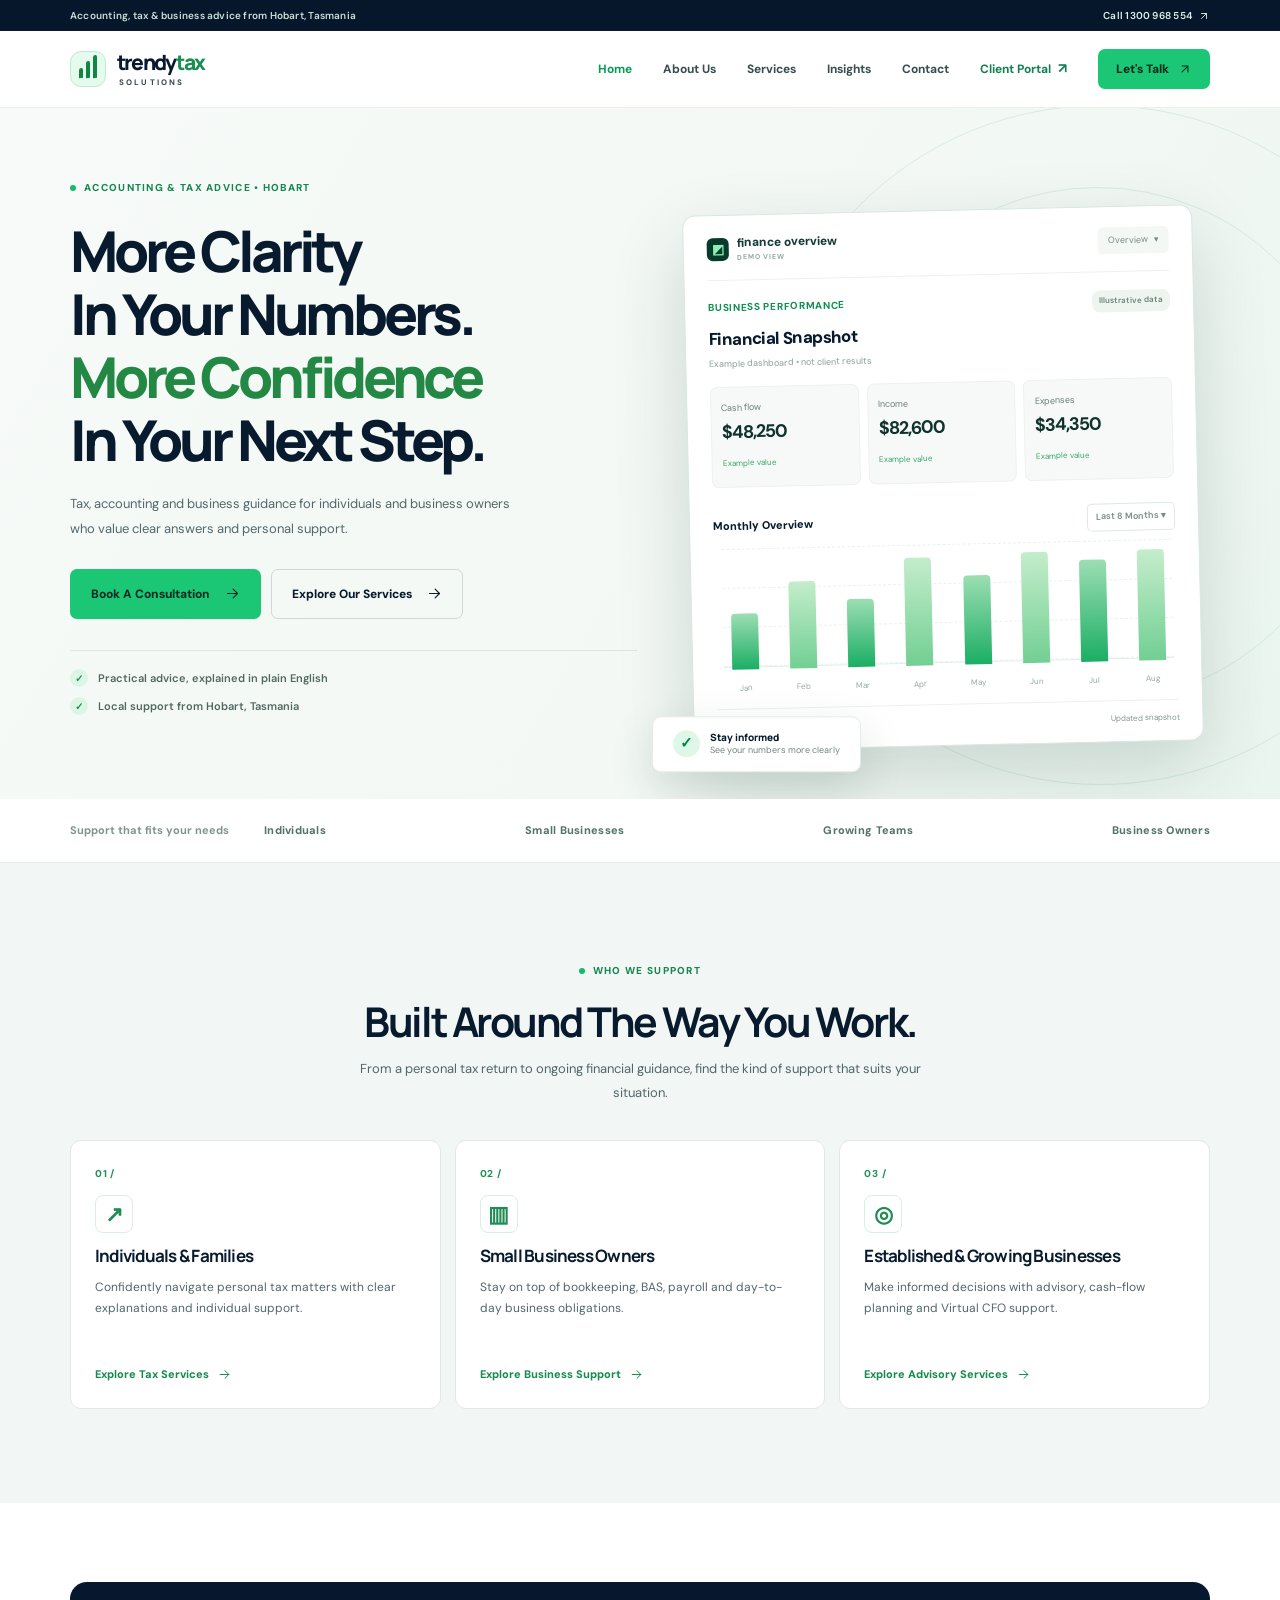
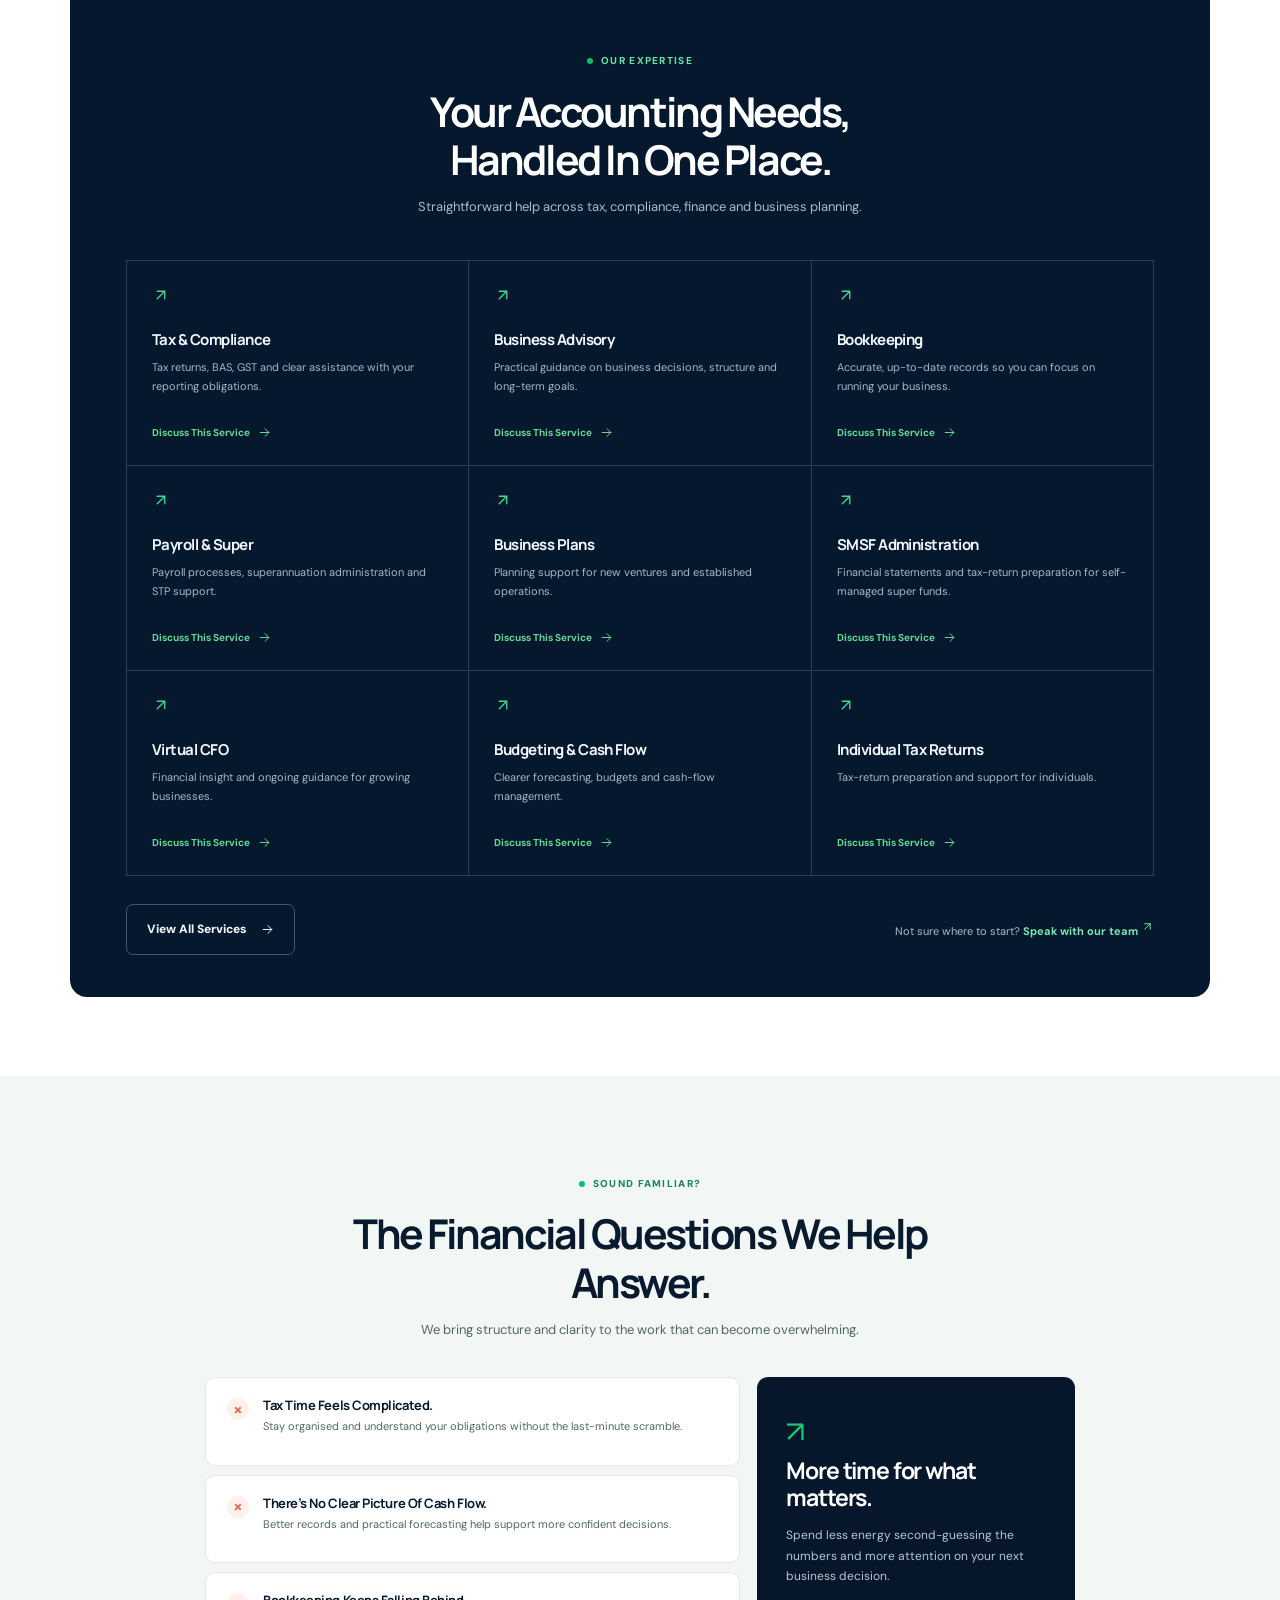
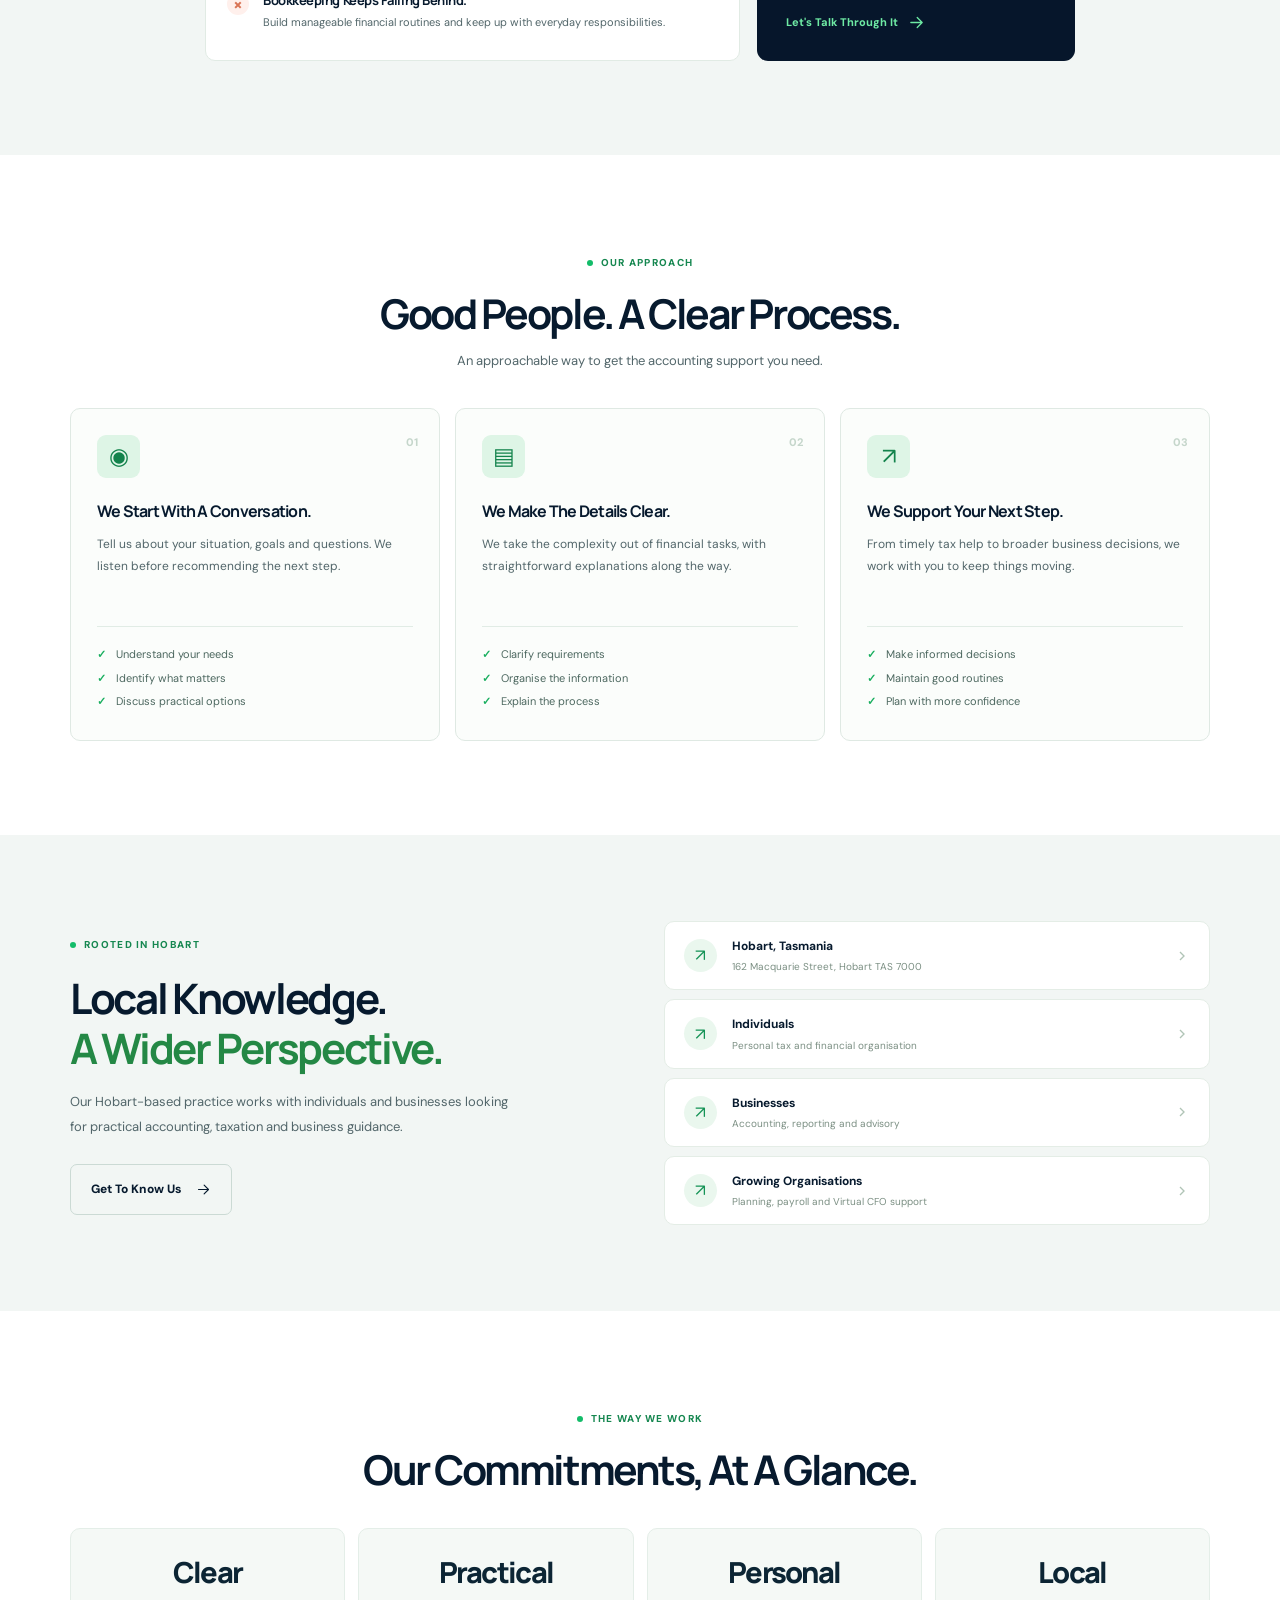
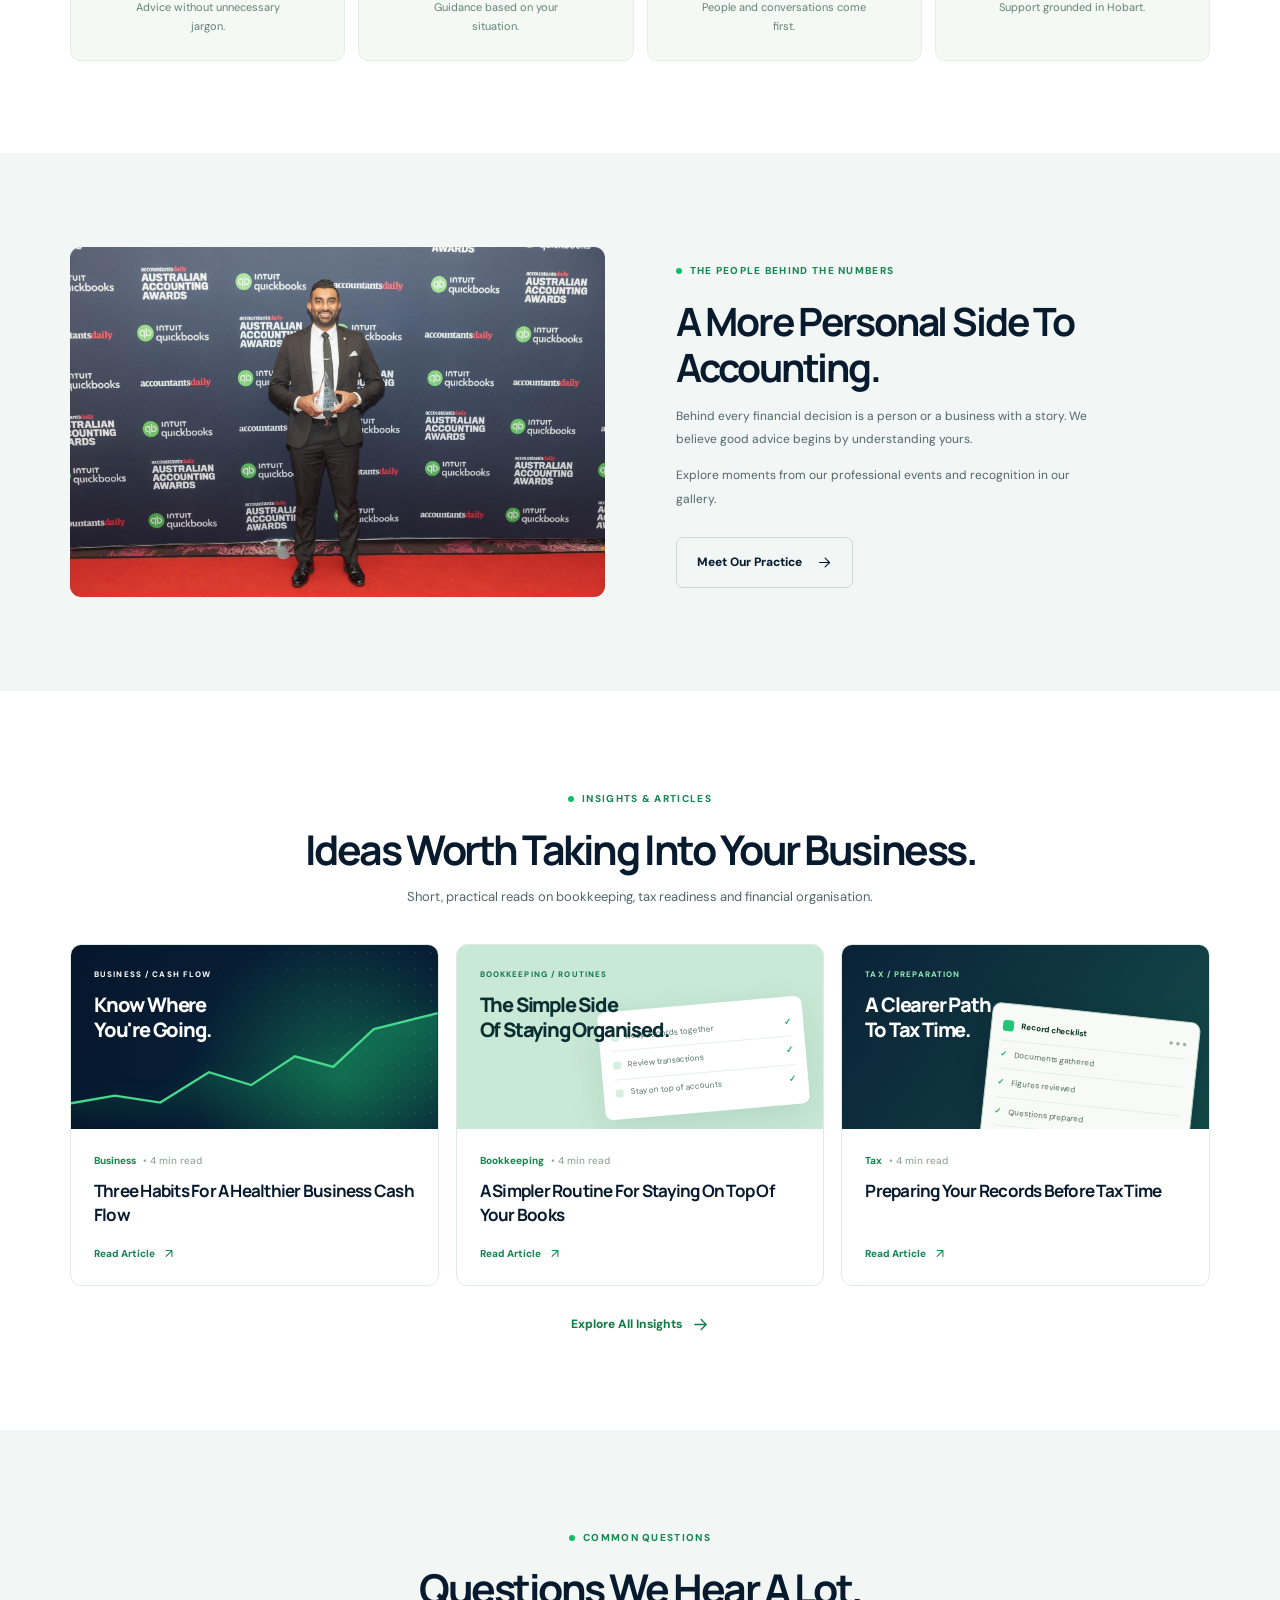
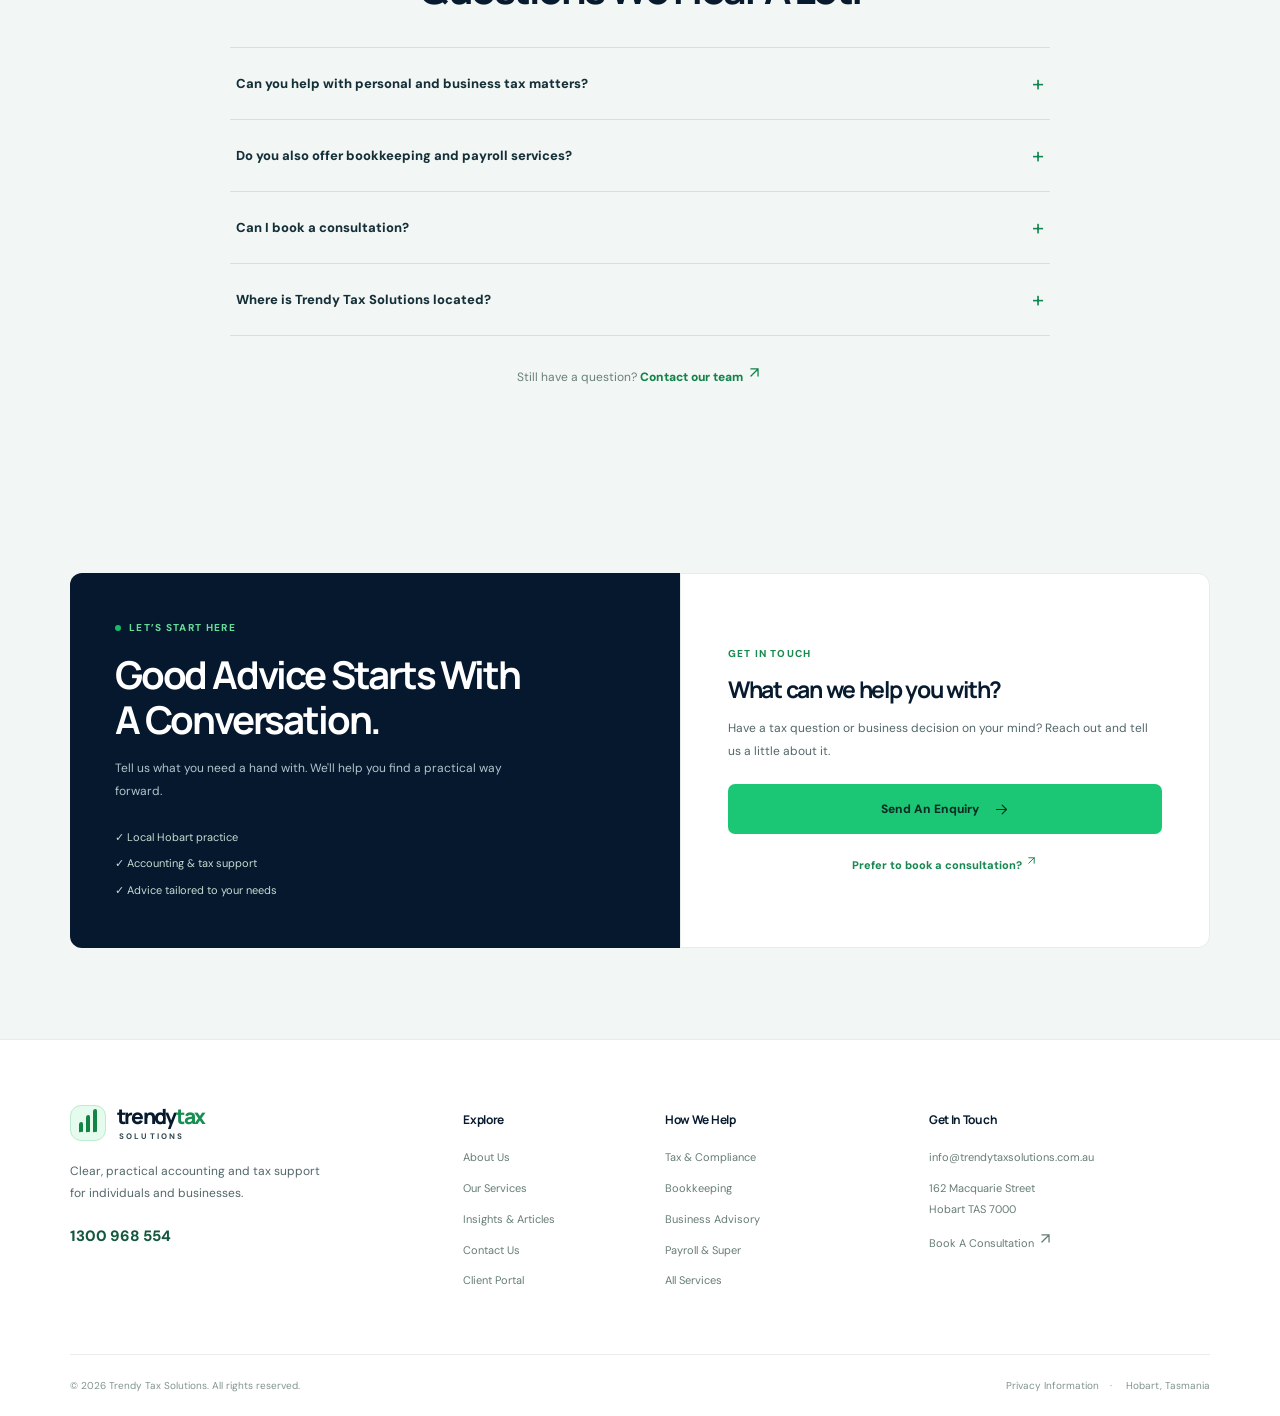
==== index.html @ 0d4fec49 "Add review-ready client portal concept A" ====
<!doctype html><html lang="en-AU"><head><meta charset="utf-8"><meta name="viewport" content="width=device-width, initial-scale=1"><meta name="theme-color" content="#f2f6f4"><meta name="description" content="Accounting, tax and business advisory support for individuals and businesses in Hobart, Tasmania."><meta property="og:type" content="website"><meta property="og:title" content="Trendy Tax Solutions | Hobart Accounting &amp; Tax Advice"><meta property="og:description" content="Accounting, tax and business advisory support for individuals and businesses in Hobart, Tasmania."><link rel="icon" type="image/png" href="assets/img/brand-mark.png"><link rel="stylesheet" href="assets/css/style.css"><title>Trendy Tax Solutions | Hobart Accounting &amp; Tax Advice</title></head><body><a class="skip-link" href="#main">Skip to content</a><div class="utility-bar"><div class="wrap"><span>Accounting, tax &amp; business advice from Hobart, Tasmania</span><a href="tel:1300968554">Call 1300 968 554 <svg aria-hidden="true" viewBox="0 0 24 24" width="17" height="17" fill="none" stroke="currentColor" stroke-width="1.8" stroke-linecap="round"><path d="M7 17 17 7M7 7h10v10"/></svg></a></div></div><header class="site-header" id="site-header"><div class="wrap nav-wrap"><a class="wordmark" href="index.html" aria-label="Trendy Tax Solutions home"><span class="wordmark-symbol" aria-hidden="true"><span></span><span></span><span></span></span><span class="wordmark-name">trendy<span>tax</span><small>SOLUTIONS</small></span></a><button class="menu-button" type="button" aria-label="Open navigation" aria-expanded="false" aria-controls="main-navigation"><span></span><span></span><span></span></button><nav id="main-navigation" class="main-navigation" aria-label="Primary navigation"><a class="current" href="index.html">Home</a><a class="" href="about.html">About Us</a><a class="" href="services.html">Services</a><a class="" href="insights.html">Insights</a><a class="" href="contact.html">Contact</a><a class="portal-nav-link" href="client-login.html">Client Portal <span aria-hidden="true">↗</span></a><a class="header-contact" href="contact.html">Let's Talk <svg aria-hidden="true" viewBox="0 0 24 24" width="17" height="17" fill="none" stroke="currentColor" stroke-width="1.8" stroke-linecap="round"><path d="M7 17 17 7M7 7h10v10"/></svg></a></nav></div></header><main id="main"><section class="hero"><div class="wrap hero-grid"><div class="hero-copy"><span class="kicker"><span class="dot"></span>ACCOUNTING & TAX ADVICE • HOBART</span><h1>More Clarity<br>In Your Numbers.<br><span>More Confidence</span><br>In Your Next Step.</h1><p>Tax, accounting and business guidance for individuals and business owners who value clear answers and personal support.</p><div class="hero-buttons"><a class="btn btn-green" href="https://www.trendytaxsolutions.com.au/book-online" target="_blank" rel="noopener noreferrer">Book A Consultation<svg aria-hidden="true" viewBox="0 0 24 24" width="17" height="17" fill="none" stroke="currentColor" stroke-width="1.8" stroke-linecap="round" stroke-linejoin="round"><path d="M4 12h16m-7-7 7 7-7 7"/></svg></a><a class="btn btn-outline" href="services.html">Explore Our Services<svg aria-hidden="true" viewBox="0 0 24 24" width="17" height="17" fill="none" stroke="currentColor" stroke-width="1.8" stroke-linecap="round" stroke-linejoin="round"><path d="M4 12h16m-7-7 7 7-7 7"/></svg></a></div><div class="hero-detail"><div class="hero-detail-line"><span class="mini-mark">✓</span><span>Practical advice, explained in plain English</span></div><div class="hero-detail-line"><span class="mini-mark">✓</span><span>Local support from Hobart, Tasmania</span></div></div></div><div class="hero-graphic"><div class="orbital orbital-one"></div><div class="orbital orbital-two"></div><div class="chart-offset"><div class="dashboard" aria-label="Illustrative sample financial dashboard"><div class="dash-top"><div class="dash-brand"><span class="dash-square">◩</span><span>finance overview <small>DEMO VIEW</small></span></div><span class="dash-menu">Overview &nbsp; ▾</span></div><div class="dash-label">Business Performance <span class="demo-chip">Illustrative data</span></div><div class="dash-period">Financial Snapshot <small>Example dashboard • not client results</small></div><div class="dash-metrics"><div><span>Cash flow</span><strong>$48,250</strong><small>Example value</small></div><div><span>Income</span><strong>$82,600</strong><small>Example value</small></div><div><span>Expenses</span><strong>$34,350</strong><small>Example value</small></div></div><div class="dash-graph-top"><span>Monthly Overview</span><span class="dash-pill">Last 8 Months ▾</span></div><div class="graph-area"><div class="graph-grid"><i></i><i></i><i></i><i></i></div><div class="bars"><div><b style="--h:37%"></b><em>Jan</em></div><div><b style="--h:58%"></b><em>Feb</em></div><div><b style="--h:45%"></b><em>Mar</em></div><div><b style="--h:72%"></b><em>Apr</em></div><div><b style="--h:59%"></b><em>May</em></div><div><b style="--h:83%"></b><em>Jun</em></div><div><b style="--h:68%"></b><em>Jul</em></div><div><b style="--h:91%"></b><em>Aug</em></div></div></div><div class="dash-end"><span><i></i> Example monthly activity</span><span>Updated snapshot</span></div></div><div class="floating-chip"><span class="floating-check">✓</span><div><strong>Stay informed</strong><small>See your numbers more clearly</small></div></div></div></div></div></section>
<section class="coverage-strip"><div class="wrap"><div class="coverage-intro">Support that fits your needs</div><div class="coverage-list"><span>Individuals</span><span>Small Businesses</span><span>Growing Teams</span><span>Business Owners</span></div></div></section>
<section class="audiences-section section-pad"><div class="wrap"><div class="section-heading center"><span class="kicker"><span class="dot"></span>WHO WE SUPPORT</span><h2>Built Around The Way You Work.</h2><p>From a personal tax return to ongoing financial guidance, find the kind of support that suits your situation.</p></div><div class="audience-grid"><a href="services.html" class="audience-card"><span class="number-dot">01 /</span><div class="audience-icon">↗</div><h3>Individuals &amp; Families</h3><p>Confidently navigate personal tax matters with clear explanations and individual support.</p><span class="audience-more">Explore Tax Services <svg aria-hidden="true" viewBox="0 0 24 24" width="17" height="17" fill="none" stroke="currentColor" stroke-width="1.8" stroke-linecap="round" stroke-linejoin="round"><path d="M4 12h16m-7-7 7 7-7 7"/></svg></span></a><a href="services.html" class="audience-card"><span class="number-dot">02 /</span><div class="audience-icon">▥</div><h3>Small Business Owners</h3><p>Stay on top of bookkeeping, BAS, payroll and day-to-day business obligations.</p><span class="audience-more">Explore Business Support <svg aria-hidden="true" viewBox="0 0 24 24" width="17" height="17" fill="none" stroke="currentColor" stroke-width="1.8" stroke-linecap="round" stroke-linejoin="round"><path d="M4 12h16m-7-7 7 7-7 7"/></svg></span></a><a href="services.html" class="audience-card"><span class="number-dot">03 /</span><div class="audience-icon">◎</div><h3>Established &amp; Growing Businesses</h3><p>Make informed decisions with advisory, cash-flow planning and Virtual CFO support.</p><span class="audience-more">Explore Advisory Services <svg aria-hidden="true" viewBox="0 0 24 24" width="17" height="17" fill="none" stroke="currentColor" stroke-width="1.8" stroke-linecap="round" stroke-linejoin="round"><path d="M4 12h16m-7-7 7 7-7 7"/></svg></span></a></div></div></section>
<section class="services-section" id="our-services"><div class="wrap dark-panel"><div class="section-heading center"><span class="kicker"><span class="dot"></span>OUR EXPERTISE</span><h2>Your Accounting Needs,<br>Handled In One Place.</h2><p>Straightforward help across tax, compliance, finance and business planning.</p></div><div class="service-grid"><a class="service-tile" href="contact.html?service=0"><span class="tile-icon" aria-hidden="true"><svg aria-hidden="true" viewBox="0 0 24 24" width="17" height="17" fill="none" stroke="currentColor" stroke-width="1.8" stroke-linecap="round"><path d="M7 17 17 7M7 7h10v10"/></svg></span><h3>Tax & Compliance</h3><p>Tax returns, BAS, GST and clear assistance with your reporting obligations.</p><span class="tile-link">Discuss This Service <svg aria-hidden="true" viewBox="0 0 24 24" width="17" height="17" fill="none" stroke="currentColor" stroke-width="1.8" stroke-linecap="round" stroke-linejoin="round"><path d="M4 12h16m-7-7 7 7-7 7"/></svg></span></a><a class="service-tile" href="contact.html?service=1"><span class="tile-icon" aria-hidden="true"><svg aria-hidden="true" viewBox="0 0 24 24" width="17" height="17" fill="none" stroke="currentColor" stroke-width="1.8" stroke-linecap="round"><path d="M7 17 17 7M7 7h10v10"/></svg></span><h3>Business Advisory</h3><p>Practical guidance on business decisions, structure and long-term goals.</p><span class="tile-link">Discuss This Service <svg aria-hidden="true" viewBox="0 0 24 24" width="17" height="17" fill="none" stroke="currentColor" stroke-width="1.8" stroke-linecap="round" stroke-linejoin="round"><path d="M4 12h16m-7-7 7 7-7 7"/></svg></span></a><a class="service-tile" href="contact.html?service=2"><span class="tile-icon" aria-hidden="true"><svg aria-hidden="true" viewBox="0 0 24 24" width="17" height="17" fill="none" stroke="currentColor" stroke-width="1.8" stroke-linecap="round"><path d="M7 17 17 7M7 7h10v10"/></svg></span><h3>Bookkeeping</h3><p>Accurate, up-to-date records so you can focus on running your business.</p><span class="tile-link">Discuss This Service <svg aria-hidden="true" viewBox="0 0 24 24" width="17" height="17" fill="none" stroke="currentColor" stroke-width="1.8" stroke-linecap="round" stroke-linejoin="round"><path d="M4 12h16m-7-7 7 7-7 7"/></svg></span></a><a class="service-tile" href="contact.html?service=3"><span class="tile-icon" aria-hidden="true"><svg aria-hidden="true" viewBox="0 0 24 24" width="17" height="17" fill="none" stroke="currentColor" stroke-width="1.8" stroke-linecap="round"><path d="M7 17 17 7M7 7h10v10"/></svg></span><h3>Payroll & Super</h3><p>Payroll processes, superannuation administration and STP support.</p><span class="tile-link">Discuss This Service <svg aria-hidden="true" viewBox="0 0 24 24" width="17" height="17" fill="none" stroke="currentColor" stroke-width="1.8" stroke-linecap="round" stroke-linejoin="round"><path d="M4 12h16m-7-7 7 7-7 7"/></svg></span></a><a class="service-tile" href="contact.html?service=4"><span class="tile-icon" aria-hidden="true"><svg aria-hidden="true" viewBox="0 0 24 24" width="17" height="17" fill="none" stroke="currentColor" stroke-width="1.8" stroke-linecap="round"><path d="M7 17 17 7M7 7h10v10"/></svg></span><h3>Business Plans</h3><p>Planning support for new ventures and established operations.</p><span class="tile-link">Discuss This Service <svg aria-hidden="true" viewBox="0 0 24 24" width="17" height="17" fill="none" stroke="currentColor" stroke-width="1.8" stroke-linecap="round" stroke-linejoin="round"><path d="M4 12h16m-7-7 7 7-7 7"/></svg></span></a><a class="service-tile" href="contact.html?service=5"><span class="tile-icon" aria-hidden="true"><svg aria-hidden="true" viewBox="0 0 24 24" width="17" height="17" fill="none" stroke="currentColor" stroke-width="1.8" stroke-linecap="round"><path d="M7 17 17 7M7 7h10v10"/></svg></span><h3>SMSF Administration</h3><p>Financial statements and tax-return preparation for self-managed super funds.</p><span class="tile-link">Discuss This Service <svg aria-hidden="true" viewBox="0 0 24 24" width="17" height="17" fill="none" stroke="currentColor" stroke-width="1.8" stroke-linecap="round" stroke-linejoin="round"><path d="M4 12h16m-7-7 7 7-7 7"/></svg></span></a><a class="service-tile" href="contact.html?service=6"><span class="tile-icon" aria-hidden="true"><svg aria-hidden="true" viewBox="0 0 24 24" width="17" height="17" fill="none" stroke="currentColor" stroke-width="1.8" stroke-linecap="round"><path d="M7 17 17 7M7 7h10v10"/></svg></span><h3>Virtual CFO</h3><p>Financial insight and ongoing guidance for growing businesses.</p><span class="tile-link">Discuss This Service <svg aria-hidden="true" viewBox="0 0 24 24" width="17" height="17" fill="none" stroke="currentColor" stroke-width="1.8" stroke-linecap="round" stroke-linejoin="round"><path d="M4 12h16m-7-7 7 7-7 7"/></svg></span></a><a class="service-tile" href="contact.html?service=7"><span class="tile-icon" aria-hidden="true"><svg aria-hidden="true" viewBox="0 0 24 24" width="17" height="17" fill="none" stroke="currentColor" stroke-width="1.8" stroke-linecap="round"><path d="M7 17 17 7M7 7h10v10"/></svg></span><h3>Budgeting & Cash Flow</h3><p>Clearer forecasting, budgets and cash-flow management.</p><span class="tile-link">Discuss This Service <svg aria-hidden="true" viewBox="0 0 24 24" width="17" height="17" fill="none" stroke="currentColor" stroke-width="1.8" stroke-linecap="round" stroke-linejoin="round"><path d="M4 12h16m-7-7 7 7-7 7"/></svg></span></a><a class="service-tile" href="contact.html?service=8"><span class="tile-icon" aria-hidden="true"><svg aria-hidden="true" viewBox="0 0 24 24" width="17" height="17" fill="none" stroke="currentColor" stroke-width="1.8" stroke-linecap="round"><path d="M7 17 17 7M7 7h10v10"/></svg></span><h3>Individual Tax Returns</h3><p>Tax-return preparation and support for individuals.</p><span class="tile-link">Discuss This Service <svg aria-hidden="true" viewBox="0 0 24 24" width="17" height="17" fill="none" stroke="currentColor" stroke-width="1.8" stroke-linecap="round" stroke-linejoin="round"><path d="M4 12h16m-7-7 7 7-7 7"/></svg></span></a></div><div class="services-bottom"><a class="btn btn-outline-light" href="services.html">View All Services<svg aria-hidden="true" viewBox="0 0 24 24" width="17" height="17" fill="none" stroke="currentColor" stroke-width="1.8" stroke-linecap="round" stroke-linejoin="round"><path d="M4 12h16m-7-7 7 7-7 7"/></svg></a><span>Not sure where to start? <a href="contact.html">Speak with our team <svg aria-hidden="true" viewBox="0 0 24 24" width="17" height="17" fill="none" stroke="currentColor" stroke-width="1.8" stroke-linecap="round"><path d="M7 17 17 7M7 7h10v10"/></svg></a></span></div></div></section>
<section class="problems-section section-pad soft-section"><div class="wrap"><div class="section-heading center"><span class="kicker"><span class="dot"></span>SOUND FAMILIAR?</span><h2>The Financial Questions We Help Answer.</h2><p>We bring structure and clarity to the work that can become overwhelming.</p></div><div class="problems-grid"><div class="problem-list"><div class="problem"><span class="problem-cross">×</span><div><h3>Tax Time Feels Complicated.</h3><p>Stay organised and understand your obligations without the last-minute scramble.</p></div></div><div class="problem"><span class="problem-cross">×</span><div><h3>There’s No Clear Picture Of Cash Flow.</h3><p>Better records and practical forecasting help support more confident decisions.</p></div></div><div class="problem"><span class="problem-cross">×</span><div><h3>Bookkeeping Keeps Falling Behind.</h3><p>Build manageable financial routines and keep up with everyday responsibilities.</p></div></div></div><aside class="problem-aside"><span class="aside-symbol">↗</span><h3>More time for what matters.</h3><p>Spend less energy second-guessing the numbers and more attention on your next business decision.</p><a href="contact.html">Let's Talk Through It <svg aria-hidden="true" viewBox="0 0 24 24" width="17" height="17" fill="none" stroke="currentColor" stroke-width="1.8" stroke-linecap="round" stroke-linejoin="round"><path d="M4 12h16m-7-7 7 7-7 7"/></svg></a></aside></div></div></section>
<section class="process-section section-pad"><div class="wrap"><div class="section-heading center"><span class="kicker"><span class="dot"></span>OUR APPROACH</span><h2>Good People. A Clear Process.</h2><p>An approachable way to get the accounting support you need.</p></div><div class="process-grid"><div class="process-card"><span class="process-index">01</span><div class="process-icon">◉</div><h3>We Start With A Conversation.</h3><p>Tell us about your situation, goals and questions. We listen before recommending the next step.</p><ul><li>Understand your needs</li><li>Identify what matters</li><li>Discuss practical options</li></ul></div><div class="process-card"><span class="process-index">02</span><div class="process-icon">▤</div><h3>We Make The Details Clear.</h3><p>We take the complexity out of financial tasks, with straightforward explanations along the way.</p><ul><li>Clarify requirements</li><li>Organise the information</li><li>Explain the process</li></ul></div><div class="process-card"><span class="process-index">03</span><div class="process-icon">↗</div><h3>We Support Your Next Step.</h3><p>From timely tax help to broader business decisions, we work with you to keep things moving.</p><ul><li>Make informed decisions</li><li>Maintain good routines</li><li>Plan with more confidence</li></ul></div></div></div></section>
<section class="local-section soft-section"><div class="wrap local-grid"><div><span class="kicker"><span class="dot"></span>ROOTED IN HOBART</span><h2>Local Knowledge.<br><span>A Wider Perspective.</span></h2><p>Our Hobart-based practice works with individuals and businesses looking for practical accounting, taxation and business guidance.</p><a class="btn btn-outline" href="about.html">Get To Know Us<svg aria-hidden="true" viewBox="0 0 24 24" width="17" height="17" fill="none" stroke="currentColor" stroke-width="1.8" stroke-linecap="round" stroke-linejoin="round"><path d="M4 12h16m-7-7 7 7-7 7"/></svg></a></div><div class="local-places"><div><span class="location-pin">↗</span><span><strong>Hobart, Tasmania</strong><small>162 Macquarie Street, Hobart TAS 7000</small></span><svg aria-hidden="true" width="16" height="16" viewBox="0 0 24 24" fill="none" stroke="currentColor" stroke-width="2"><path d="m9 18 6-6-6-6"/></svg></div><div><span class="location-pin">↗</span><span><strong>Individuals</strong><small>Personal tax and financial organisation</small></span><svg aria-hidden="true" width="16" height="16" viewBox="0 0 24 24" fill="none" stroke="currentColor" stroke-width="2"><path d="m9 18 6-6-6-6"/></svg></div><div><span class="location-pin">↗</span><span><strong>Businesses</strong><small>Accounting, reporting and advisory</small></span><svg aria-hidden="true" width="16" height="16" viewBox="0 0 24 24" fill="none" stroke="currentColor" stroke-width="2"><path d="m9 18 6-6-6-6"/></svg></div><div><span class="location-pin">↗</span><span><strong>Growing Organisations</strong><small>Planning, payroll and Virtual CFO support</small></span><svg aria-hidden="true" width="16" height="16" viewBox="0 0 24 24" fill="none" stroke="currentColor" stroke-width="2"><path d="m9 18 6-6-6-6"/></svg></div></div></div></section>
<section class="principles-section section-pad"><div class="wrap"><div class="section-heading center"><span class="kicker"><span class="dot"></span>THE WAY WE WORK</span><h2>Our Commitments, At A Glance.</h2></div><div class="principles-grid"><div><strong>Clear</strong><span>Advice without unnecessary jargon.</span></div><div><strong>Practical</strong><span>Guidance based on your situation.</span></div><div><strong>Personal</strong><span>People and conversations come first.</span></div><div><strong>Local</strong><span>Support grounded in Hobart.</span></div></div></div></section>
<section class="team-teaser soft-section section-pad"><div class="wrap team-teaser-grid"><div class="team-teaser-image"><img src="assets/img/about-gallery/australian-accounting-awards.jpg" alt="Trendy Tax Solutions representative photographed at the Australian Accounting Awards" class="" loading="lazy" decoding="async"></div><div><span class="kicker"><span class="dot"></span>THE PEOPLE BEHIND THE NUMBERS</span><h2>A More Personal Side To Accounting.</h2><p>Behind every financial decision is a person or a business with a story. We believe good advice begins by understanding yours.</p><p>Explore moments from our professional events and recognition in our gallery.</p><a class="btn btn-outline" href="about.html">Meet Our Practice<svg aria-hidden="true" viewBox="0 0 24 24" width="17" height="17" fill="none" stroke="currentColor" stroke-width="1.8" stroke-linecap="round" stroke-linejoin="round"><path d="M4 12h16m-7-7 7 7-7 7"/></svg></a></div></div></section>
<section class="resources-section section-pad"><div class="wrap"><div class="section-heading center"><span class="kicker"><span class="dot"></span>INSIGHTS & ARTICLES</span><h2>Ideas Worth Taking Into Your Business.</h2><p>Short, practical reads on bookkeeping, tax readiness and financial organisation.</p></div><div class="resource-grid"><a class="article-card" href="insights/cash-flow.html"><div class="article-img"><div class="editorial-art art-cash"><div class="editorial-art-grain"></div><span class="art-small">BUSINESS / CASH FLOW</span><strong>Know Where<br>You're Going.</strong><svg viewBox="0 0 460 170" aria-hidden="true" preserveAspectRatio="none"><defs><linearGradient id="rise" x1="0" y1="1" x2="0" y2="0"><stop offset="0" stop-color="#18b75c" stop-opacity="0"/><stop offset="1" stop-color="#21da83" stop-opacity=".3"/></linearGradient></defs><path d="M0 158 L0 135 55 125 112 134 173 94 226 111 281 73 329 87 380 37 460 16 460 170 0 170z" fill="url(#rise)"/><path d="M0 135 55 125 112 134 173 94 226 111 281 73 329 87 380 37 460 16" fill="none" stroke="#48d78d" stroke-width="3"/></svg></div></div><div class="article-content-card"><span class="article-category">Business <span>• 4 min read</span></span><h3>Three Habits For A Healthier Business Cash Flow</h3><span class="article-more">Read Article <svg aria-hidden="true" viewBox="0 0 24 24" width="17" height="17" fill="none" stroke="currentColor" stroke-width="1.8" stroke-linecap="round"><path d="M7 17 17 7M7 7h10v10"/></svg></span></div></a><a class="article-card" href="insights/bookkeeping.html"><div class="article-img"><div class="editorial-art art-books"><span class="art-small">BOOKKEEPING / ROUTINES</span><strong>The Simple Side<br>Of Staying Organised.</strong><div class="art-ledger"><div><i></i><span>Keep records together</span><b>✓</b></div><div><i></i><span>Review transactions</span><b>✓</b></div><div><i></i><span>Stay on top of accounts</span><b>✓</b></div></div></div></div><div class="article-content-card"><span class="article-category">Bookkeeping <span>• 4 min read</span></span><h3>A Simpler Routine For Staying On Top Of Your Books</h3><span class="article-more">Read Article <svg aria-hidden="true" viewBox="0 0 24 24" width="17" height="17" fill="none" stroke="currentColor" stroke-width="1.8" stroke-linecap="round"><path d="M7 17 17 7M7 7h10v10"/></svg></span></div></a><a class="article-card" href="insights/tax-readiness.html"><div class="article-img"><div class="editorial-art art-tax"><span class="art-small">TAX / PREPARATION</span><strong>A Clearer Path<br>To Tax Time.</strong><div class="art-tax-sheet"><div class="sheet-head"><i></i><span>Record checklist</span><b>● ● ●</b></div><div><em>✓</em><span>Documents gathered</span></div><div><em>✓</em><span>Figures reviewed</span></div><div><em>✓</em><span>Questions prepared</span></div></div></div></div><div class="article-content-card"><span class="article-category">Tax <span>• 4 min read</span></span><h3>Preparing Your Records Before Tax Time</h3><span class="article-more">Read Article <svg aria-hidden="true" viewBox="0 0 24 24" width="17" height="17" fill="none" stroke="currentColor" stroke-width="1.8" stroke-linecap="round"><path d="M7 17 17 7M7 7h10v10"/></svg></span></div></a></div><div class="section-foot-link"><a href="insights.html">Explore All Insights <svg aria-hidden="true" viewBox="0 0 24 24" width="17" height="17" fill="none" stroke="currentColor" stroke-width="1.8" stroke-linecap="round" stroke-linejoin="round"><path d="M4 12h16m-7-7 7 7-7 7"/></svg></a></div></div></section>
<section class="faq-section soft-section section-pad"><div class="wrap narrow"><div class="section-heading center"><span class="kicker"><span class="dot"></span>COMMON QUESTIONS</span><h2>Questions We Hear A Lot.</h2></div><div class="faq-list"><div class="faq-item"><button type="button" aria-expanded="false" aria-controls="home-faq-1">Can you help with personal and business tax matters?<span>+</span></button><div class="faq-answer" id="home-faq-1">Yes. Our services include individual tax returns, tax compliance and a range of business accounting support. Contact us to discuss your specific requirements.</div></div><div class="faq-item"><button type="button" aria-expanded="false" aria-controls="home-faq-2">Do you also offer bookkeeping and payroll services?<span>+</span></button><div class="faq-answer" id="home-faq-2">Our listed services include bookkeeping, payroll and superannuation support, along with reporting and advisory services.</div></div><div class="faq-item"><button type="button" aria-expanded="false" aria-controls="home-faq-3">Can I book a consultation?<span>+</span></button><div class="faq-answer" id="home-faq-3">You can use our Book A Consultation link or contact the Hobart practice directly by phone or email.</div></div><div class="faq-item"><button type="button" aria-expanded="false" aria-controls="home-faq-4">Where is Trendy Tax Solutions located?<span>+</span></button><div class="faq-answer" id="home-faq-4">Our address is 162 Macquarie Street, Hobart TAS 7000. Please confirm availability before visiting.</div></div></div><div class="faq-after">Still have a question? <a href="contact.html">Contact our team <svg aria-hidden="true" viewBox="0 0 24 24" width="17" height="17" fill="none" stroke="currentColor" stroke-width="1.8" stroke-linecap="round"><path d="M7 17 17 7M7 7h10v10"/></svg></a></div></div></section><section class="closing-section"><div class="wrap closing-grid"><div><span class="kicker"><span class="dot"></span>LET’S START HERE</span><h2>Good Advice Starts With<br>A Conversation.</h2><p>Tell us what you need a hand with. We'll help you find a practical way forward.</p><div class="closing-points"><span>✓ Local Hobart practice</span><span>✓ Accounting &amp; tax support</span><span>✓ Advice tailored to your needs</span></div></div><div class="closing-card"><span class="small-label">GET IN TOUCH</span><h3>What can we help you with?</h3><p>Have a tax question or business decision on your mind? Reach out and tell us a little about it.</p><a class="btn btn-primary" href="contact.html">Send An Enquiry<svg aria-hidden="true" viewBox="0 0 24 24" width="17" height="17" fill="none" stroke="currentColor" stroke-width="1.8" stroke-linecap="round" stroke-linejoin="round"><path d="M4 12h16m-7-7 7 7-7 7"/></svg></a><a href="https://www.trendytaxsolutions.com.au/book-online" target="_blank" rel="noopener noreferrer" class="plain-link">Prefer to book a consultation? <svg aria-hidden="true" viewBox="0 0 24 24" width="17" height="17" fill="none" stroke="currentColor" stroke-width="1.8" stroke-linecap="round"><path d="M7 17 17 7M7 7h10v10"/></svg></a></div></div></section></main><footer class="site-footer"><div class="wrap footer-columns"><div class="footer-brand"><a class="wordmark" href="index.html" aria-label="Trendy Tax Solutions home"><span class="wordmark-symbol" aria-hidden="true"><span></span><span></span><span></span></span><span class="wordmark-name">trendy<span>tax</span><small>SOLUTIONS</small></span></a><p>Clear, practical accounting and tax support for individuals and businesses.</p><a class="footer-phone" href="tel:1300968554">1300 968 554</a></div><div><h4>Explore</h4><a href="about.html">About Us</a><a href="services.html">Our Services</a><a href="insights.html">Insights &amp; Articles</a><a href="contact.html">Contact Us</a><a href="client-login.html">Client Portal</a></div><div><h4>How We Help</h4><a href="services.html">Tax &amp; Compliance</a><a href="services.html">Bookkeeping</a><a href="services.html">Business Advisory</a><a href="services.html">Payroll &amp; Super</a><a href="services.html">All Services</a></div><div><h4>Get In Touch</h4><a href="mailto:info@trendytaxsolutions.com.au">info@trendytaxsolutions.com.au</a><span>162 Macquarie Street<br>Hobart TAS 7000</span><a href="https://www.trendytaxsolutions.com.au/book-online" target="_blank" rel="noopener noreferrer">Book A Consultation <svg aria-hidden="true" viewBox="0 0 24 24" width="17" height="17" fill="none" stroke="currentColor" stroke-width="1.8" stroke-linecap="round"><path d="M7 17 17 7M7 7h10v10"/></svg></a></div></div><div class="wrap footer-bottom"><span>© <span data-year>2026</span> Trendy Tax Solutions. All rights reserved.</span><span><a href="privacy.html">Privacy Information</a><span class="footer-sep">·</span> Hobart, Tasmania</span></div></footer><script defer src="assets/js/main.js"></script></body></html>
---- assets/css/style.css ----
@import url('https://fonts.googleapis.com/css2?family=DM+Sans:wght@400;500;600;700;800&family=Manrope:wght@400;500;600;700;800&display=swap');
:root{--ink:#071a2e;--navy:#06162b;--navy2:#0d2637;--green:#1bc774;--green-dark:#13854e;--bg:#f2f6f4;--pale:#f7faf8;--white:#fff;--muted:#52666a;--line:#dce8e2;--shadow:0 24px 70px rgba(13,47,45,.12);--wrap:1140px}
*{box-sizing:border-box}html{scroll-behavior:smooth;scroll-padding-top:95px}body{margin:0;color:var(--ink);background:#fff;font:15px/1.7 'DM Sans',Arial,sans-serif;-webkit-font-smoothing:antialiased}body,button,input,select,textarea{font-family:'DM Sans',Arial,sans-serif}a{color:inherit;text-decoration:none}button{cursor:pointer}img{max-width:100%;display:block}button,input,textarea,select{font-size:inherit}button,textarea,input,select{font-family:inherit}h1,h2,h3,h4,p{margin-top:0}h1,h2,h3,h4{font-family:Manrope,'DM Sans',sans-serif;letter-spacing:-.055em;line-height:1.18}p{color:var(--muted)}button:focus-visible,a:focus-visible,input:focus-visible,select:focus-visible,textarea:focus-visible{outline:3px solid #30ce86;outline-offset:3px}.wrap{width:min(var(--wrap),calc(100% - 72px));margin:0 auto}.narrow{max-width:820px}.skip-link{position:absolute;top:-100px;left:12px;background:var(--green);color:var(--navy);z-index:1001;padding:12px}.skip-link:focus{top:12px}.utility-bar{background:var(--navy);height:31px;color:#c8e3d6;font-size:10px;font-weight:600;letter-spacing:.022em}.utility-bar .wrap{height:100%;display:flex;align-items:center;justify-content:space-between}.utility-bar a{color:#dbf5e8;display:inline-flex;align-items:center;gap:6px}.utility-bar svg{width:12px;height:12px}.site-header{height:77px;background:rgba(255,255,255,.98);position:sticky;top:0;z-index:100;border-bottom:1px solid #edf0ed}.site-header.scrolled{box-shadow:0 9px 26px rgba(8,32,28,.06)}.nav-wrap{height:100%;display:flex;align-items:center;justify-content:space-between;gap:30px}.wordmark{display:inline-flex;align-items:center;gap:11px;flex-shrink:0;line-height:1}.wordmark-symbol{height:36px;width:36px;border-radius:11px;background:#e4fbed;border:1px solid #bcebd0;display:flex;align-items:flex-end;justify-content:center;gap:3px;padding:8px}.wordmark-symbol span{background:#128545;width:6px;border-radius:2px 2px 0 0;display:block;transform:skewY(-9deg)}.wordmark-symbol span:nth-child(1){height:10px}.wordmark-symbol span:nth-child(2){height:17px}.wordmark-symbol span:nth-child(3){height:23px}.wordmark-name{display:block;font:800 21px/1 'Manrope',sans-serif;letter-spacing:-.085em}.wordmark-name>span{color:#188f52}.wordmark-name small{display:block;font:800 8px/1 'DM Sans',sans-serif;letter-spacing:.27em;margin:5px 0 0 2px;color:#354b52}.main-navigation{display:flex;align-items:center;gap:31px}.main-navigation>a:not(.header-contact){font-size:12px;font-weight:700;color:#384d50;transition:color .2s}.main-navigation>a.current,.main-navigation>a:hover{color:#0a9a58}.header-contact{display:flex;align-items:center;gap:9px;background:var(--green);color:#092a20;border-radius:7px;font-size:12px;font-weight:800;padding:12px 18px;line-height:1.4;transition:background .2s,transform .2s}.header-contact:hover{background:#48d995;transform:translateY(-1px)}.header-contact svg{width:14px;height:14px}.menu-button{display:none;border:0;background:transparent;padding:8px;flex-direction:column;gap:5px}.menu-button span{display:block;width:24px;height:2px;background:#102632}
.kicker{display:inline-flex;align-items:center;gap:8px;font-size:10px;font-weight:800;letter-spacing:.13em;text-transform:uppercase;color:#168750;line-height:1.4}.kicker .dot{height:6px;width:6px;border-radius:50%;background:#13bc69;flex:none}.btn{border:1px solid transparent;display:inline-flex;align-items:center;justify-content:center;gap:15px;padding:14px 20px;min-height:48px;border-radius:7px;font-size:12px;font-weight:800;white-space:nowrap;transition:transform .18s,background .18s,border-color .18s}.btn:hover{transform:translateY(-2px)}.btn svg{width:15px}.btn-green,.btn-primary{background:var(--green);color:#0b2b24}.btn-green:hover,.btn-primary:hover{background:#4bd995}.btn-outline{background:transparent;color:var(--ink);border-color:#cbdad4}.btn-outline:hover{background:#e8f6ee;border-color:#8ccfab}.btn-outline-light{border:1px solid #425669;color:#f3fafa}.btn-outline-light:hover{background:#193849}.section-pad{padding:94px 0}.soft-section{background:var(--bg)}.section-heading{max-width:690px;margin-bottom:35px}.section-heading.center{text-align:center;margin-left:auto;margin-right:auto}.section-heading h2{font-size:clamp(30px,3.6vw,41px);line-height:1.18;letter-spacing:-.06em;margin:14px 0 12px}.section-heading p{max-width:570px;margin:0;font-size:13px;line-height:1.85}.section-heading.center p{margin:0 auto}
/* The reference layout: bright, typographic hero with a meticulously designed finance dashboard. */
.hero{background:linear-gradient(120deg,#f7faf8 0%,#f2f8f4 68%,#eaf5ef 100%);overflow:hidden}.hero-grid{display:grid;grid-template-columns:1.06fr 1fr;align-items:center;gap:38px;min-height:610px;padding:66px 0 84px}.hero-copy{position:relative;z-index:3}.hero h1{font-size:clamp(37px,4.4vw,57px);line-height:1.12;letter-spacing:-.072em;font-weight:800;margin:19px 0 21px;max-width:640px}.hero h1>span,.subhero h1 span,.local-grid h2 span{color:#248845}.hero-copy>p{font-size:13px;line-height:1.92;max-width:455px;margin:0 0 27px;color:#53676d}.hero-buttons{display:flex;gap:10px;flex-wrap:wrap}.hero-detail{margin-top:31px;border-top:1px solid #dbe8de;display:flex;flex-direction:column;gap:9px;padding-top:18px}.hero-detail-line{font-size:11px;color:#4f6960;display:flex;align-items:center;gap:10px;font-weight:600}.mini-mark{width:18px;height:18px;background:#ddf5e5;border-radius:50%;display:inline-flex;align-items:center;justify-content:center;color:#179258;font-weight:900;font-size:10px}.hero-graphic{position:relative;height:470px;min-width:0;display:grid;place-items:center}.orbital{position:absolute;border:1px solid rgba(41,145,90,.13);border-radius:50%;pointer-events:none}.orbital-one{height:515px;width:515px;right:-145px;top:-23px}.orbital-two{height:680px;width:680px;right:-230px;top:-105px}.chart-offset{width:100%;position:relative;max-width:510px;transform:rotate(-1.3deg)}.dashboard{position:relative;z-index:2;box-shadow:0 28px 75px rgba(3,45,32,.16);border:1px solid #d8e8df;background:#fff;border-radius:13px;padding:20px 23px 16px}.dash-top{display:flex;justify-content:space-between;align-items:center;padding-bottom:17px;border-bottom:1px solid #edf2ee}.dash-brand{display:flex;align-items:center;gap:8px;font-size:12px;color:#153c38;font-weight:800;line-height:1.12}.dash-brand small{display:block;font-size:7px;letter-spacing:.12em;color:#98aaa4;margin-top:4px}.dash-square{background:#073c2a;color:#8ef1b5;padding:5px;border-radius:6px;line-height:1;font-size:13px}.dash-menu{font-size:9px;color:#758c84;background:#f4f8f5;border-radius:5px;padding:6px 10px}.dash-label{font-size:10px;font-weight:700;letter-spacing:.07em;color:#0e8f51;text-transform:uppercase;display:flex;justify-content:space-between;margin-top:18px}.demo-chip{font-size:8px;letter-spacing:0;text-transform:none;color:#69847b;font-weight:600;background:#eef5ef;padding:4px 7px;border-radius:8px}.dash-period{font-weight:800;font-size:17px;letter-spacing:-.035em;margin:4px 0 15px}.dash-period small{font-size:9px;font-weight:500;display:block;color:#9aaca5;letter-spacing:normal;margin-top:3px}.dash-metrics{display:grid;grid-template-columns:repeat(3,minmax(0,1fr));gap:8px}.dash-metrics>div{background:#f6f9f7;border:1px solid #edf2ed;border-radius:7px;padding:13px 10px}.dash-metrics span{font-size:9px;color:#698078;display:block}.dash-metrics strong{font-size:18px;letter-spacing:-.055em;line-height:1.8;color:#10322c;display:block}.dash-metrics small{font-size:8px;color:#3ba66c}.dash-graph-top{display:flex;align-items:center;justify-content:space-between;margin:24px 0 9px;font-size:11px;font-weight:800}.dash-pill{font-size:9px;font-weight:600;color:#768e82;border:1px solid #dde9df;padding:5px 8px;border-radius:5px}.graph-area{height:152px;position:relative;margin:0 4px 0 8px}.graph-grid{height:119px;position:absolute;inset:0 0 auto;border-bottom:1px solid #e3eee6;display:flex;flex-direction:column;justify-content:space-between}.graph-grid i{border-top:1px dashed #eaf1eb;width:100%}.bars{position:relative;display:grid;grid-template-columns:repeat(8,1fr);gap:15px;height:150px;align-items:end}.bars>div{height:100%;position:relative;display:flex;flex-direction:column;align-items:center;justify-content:flex-end;gap:6px}.bars b{display:block;position:absolute;bottom:29px;width:100%;max-width:27px;height:var(--h);max-height:111px;background:linear-gradient(to top,#1bae64,#9cdeb3);border-radius:4px 4px 0 0}.bars>div:nth-child(2n) b{background:linear-gradient(to top,#72cf93,#c4edcb)}.bars em{font-size:8px;font-style:normal;color:#96a9a1;height:17px}.dash-end{display:flex;justify-content:space-between;gap:8px;font-size:8px;color:#84988e;border-top:1px solid #edf1ee;padding-top:11px;margin-top:8px}.dash-end span{display:flex;align-items:center;gap:6px}.dash-end i{height:7px;width:7px;background:var(--green);display:inline-block;border-radius:2px}.floating-chip{position:absolute;z-index:3;left:-42px;bottom:-21px;background:#fff;box-shadow:0 16px 46px rgba(8,50,42,.13);border:1px solid #e1eee4;border-radius:9px;padding:13px 20px;display:flex;gap:10px;align-items:center;transform:rotate(1.3deg)}.floating-check{height:27px;width:27px;background:#def7e9;border-radius:50%;display:flex;align-items:center;justify-content:center;color:#008a47;font-size:15px;font-weight:800}.floating-chip strong{font:800 10px Manrope,sans-serif;display:block}.floating-chip small{font-size:9px;color:#718780;display:block;line-height:1.5}
.coverage-strip{background:#fff;border-bottom:1px solid #e8efeb}.coverage-strip .wrap{display:flex;align-items:center;justify-content:space-between;gap:35px;padding:22px 0}.coverage-intro{font-size:11px;color:#80958a;font-weight:700;white-space:nowrap}.coverage-list{display:flex;justify-content:space-between;align-items:center;flex:1;gap:22px}.coverage-list>span{color:#53746a;white-space:nowrap;font-size:11px;font-weight:800;letter-spacing:.025em}.audiences-section{background:var(--bg)}.audience-grid{display:grid;grid-template-columns:repeat(3,minmax(0,1fr));gap:14px}.audience-card{display:flex;flex-direction:column;align-items:start;background:#fff;border:1px solid #dfeae4;border-radius:11px;min-height:269px;padding:24px;transition:box-shadow .2s,transform .2s,border-color .2s}.audience-card:hover{transform:translateY(-3px);border-color:#acdcc0;box-shadow:0 15px 40px rgba(0,65,40,.05)}.number-dot{font-size:10px;letter-spacing:.08em;color:#209258;font-weight:800}.audience-icon{height:38px;width:38px;border:1px solid #d8efe1;border-radius:8px;display:grid;place-items:center;font:700 22px Manrope,sans-serif;color:#208c54;margin:13px 0 12px}.audience-card h3{font-size:17px;line-height:1.34;letter-spacing:-.045em;margin:0 0 9px}.audience-card p{font-size:12px;line-height:1.75;margin:0 0 21px}.audience-more{margin-top:auto;color:#168b4e;font-size:11px;font-weight:800;display:flex;align-items:center;gap:9px}.audience-more svg{width:13px}
.services-section{background:#fff;padding:79px 0}.dark-panel{background:#05182e;color:#fff;border-radius:17px;padding:65px 56px 42px}.dark-panel .section-heading{margin-bottom:41px}.dark-panel .section-heading h2{color:#fff}.dark-panel .section-heading p{color:#a9bdc6}.dark-panel .kicker{color:#6be59e}.service-grid,.all-services{display:grid;grid-template-columns:repeat(3,minmax(0,1fr))}.service-grid{border-left:1px solid #244054;border-top:1px solid #244054}.service-tile{border-right:1px solid #244054;border-bottom:1px solid #244054;padding:25px 25px 24px;min-height:205px;display:flex;flex-direction:column;align-items:start;transition:background .18s}.service-tile:hover{background:#122a40}.tile-icon{color:#40d98d;margin:0 0 18px}.tile-icon svg{width:18px;height:18px}.service-tile h3{font-size:15px;color:#f3faff;letter-spacing:-.035em;margin:0 0 9px}.service-tile p{font-size:11px;line-height:1.75;color:#a5bac5;margin:0 0 16px}.tile-link{display:inline-flex;align-items:center;gap:8px;color:#65db94;font-size:10px;font-weight:700;margin-top:auto}.tile-link svg{width:13px}.services-bottom{display:flex;align-items:center;justify-content:space-between;gap:16px;margin-top:28px}.services-bottom span{font-size:11px;color:#a9bec6}.services-bottom a:not(.btn){color:#79ebb0;font-weight:700}.services-bottom a svg{width:13px}.problems-section .section-heading{max-width:630px}.problems-grid{max-width:870px;margin:0 auto;display:grid;grid-template-columns:1.55fr .92fr;gap:17px;align-items:stretch}.problem-list{display:flex;flex-direction:column;gap:9px}.problem{display:flex;gap:14px;background:#fff;padding:20px 21px;border-radius:10px;border:1px solid #e1ebe4;flex:1}.problem-cross{height:22px;width:22px;flex:none;border-radius:50%;background:#fff0ec;color:#d97455;font-weight:800;display:grid;place-items:center;font-size:17px;line-height:1}.problem h3{font-size:13px;letter-spacing:-.035em;margin:0 0 4px}.problem p{font-size:11px;line-height:1.7;margin:0}.problem-aside{border-radius:11px;background:var(--navy);padding:29px;color:white;display:flex;flex-direction:column;justify-content:end}.aside-symbol{font-size:30px;color:var(--green);margin-bottom:auto}.problem-aside h3{font-size:23px;letter-spacing:-.05em;margin:0 0 14px}.problem-aside p{font-size:12px;color:#b5c8cc;margin:0 0 27px}.problem-aside a{color:#6eeaa4;font-size:11px;font-weight:800;display:flex;gap:10px;align-items:center}.process-grid{display:grid;grid-template-columns:repeat(3,1fr);gap:15px}.process-card{min-height:320px;padding:26px;border:1px solid #dfe9e3;border-radius:10px;background:#fbfdfb;position:relative}.process-index{font-size:11px;color:#c5d6cb;font-weight:800;position:absolute;right:21px;top:24px}.process-icon{height:43px;width:43px;border-radius:9px;display:grid;place-items:center;background:#def5e6;color:#13834c;font-size:23px;margin-bottom:24px}.process-card h3{font-size:16px;letter-spacing:-.047em;margin:0 0 12px}.process-card>p{font-size:12px;line-height:1.85;min-height:74px}.process-card ul{list-style:none;margin:19px 0 0;padding:16px 0 0;border-top:1px solid #e1ece5}.process-card li{font-size:11px;color:#4d6860;line-height:2.15}.process-card li:before{content:'✓';color:#18ae5e;font-weight:900;margin-right:10px}
.local-section{padding:86px 0}.local-grid{display:grid;grid-template-columns:.94fr 1fr;gap:80px;align-items:center}.local-grid h2{font-size:clamp(31px,3.6vw,42px);margin:17px 0}.local-grid>div:first-child>p{font-size:13px;max-width:450px;line-height:1.9;margin-bottom:25px}.local-places{display:flex;flex-direction:column;gap:9px}.local-places>div{display:flex;align-items:center;gap:15px;background:#fff;border:1px solid #e4ede6;border-radius:10px;padding:14px 19px}.location-pin{background:#eaf7ee;color:#159356;width:33px;height:33px;display:grid;place-items:center;border-radius:50%;font-size:17px}.local-places>div>span:nth-child(2){flex:1}.local-places strong{font-size:12px;display:block}.local-places small{font-size:10px;color:#7b8f83;display:block;margin-top:2px}.local-places svg{color:#b0c4b6}.principles-section{padding-bottom:92px}.principles-grid{display:grid;grid-template-columns:repeat(4,minmax(0,1fr));gap:13px}.principles-grid>div{background:#f5f9f6;border:1px solid #e4eee8;border-radius:10px;text-align:center;padding:25px 10px}.principles-grid strong{font:800 29px/1.3 Manrope,sans-serif;letter-spacing:-.06em;display:block;color:#0c2534}.principles-grid span{font-size:11px;color:#638079;display:block;margin:6px auto 0;max-width:170px}.team-teaser-grid{display:grid;grid-template-columns:1fr 1fr;gap:71px;align-items:center}.team-teaser-image{height:350px;border-radius:11px;overflow:hidden}.team-teaser-image img{height:100%;width:100%;object-fit:cover;object-position:center 32%}.team-teaser-grid h2{font-size:clamp(30px,3.5vw,39px);margin:15px 0}.team-teaser-grid p{font-size:12px;line-height:1.95;margin:0 0 13px;max-width:430px}.team-teaser-grid .btn{margin-top:13px}.resource-grid{display:grid;grid-template-columns:repeat(3,minmax(0,1fr));gap:17px}.article-card{border:1px solid #e1eae5;border-radius:11px;overflow:hidden;background:#fff;display:flex;flex-direction:column;transition:transform .2s,box-shadow .2s}.article-card:hover{transform:translateY(-3px);box-shadow:0 18px 40px rgba(11,55,38,.08)}.article-img{height:184px;overflow:hidden}.article-img img{height:100%;width:100%;object-fit:cover;transition:transform .3s}.article-card:hover .article-img img{transform:scale(1.035)}.article-content-card{padding:23px;flex:1;display:flex;flex-direction:column}.article-category{color:#11884b;font-size:10px;font-weight:800}.article-category>span{color:#93a69b;font-weight:500;margin-left:5px}.article-card h3{font-size:17px;line-height:1.4;letter-spacing:-.045em;margin:10px 0 18px}.article-more{margin-top:auto;color:#148651;display:flex;align-items:center;gap:7px;font-size:10px;font-weight:800}.article-more svg{width:14px}.section-foot-link{text-align:center;margin-top:25px}.section-foot-link a{color:#107c45;font-size:12px;font-weight:800;display:inline-flex;align-items:center;gap:10px}.faq-list{margin:0 auto}.faq-item{border-bottom:1px solid #d5e4da}.faq-item:first-child{border-top:1px solid #d5e4da}.faq-item button{width:100%;display:flex;align-items:center;justify-content:space-between;text-align:left;gap:20px;border:none;background:transparent;font-size:13px;color:#142f37;font-weight:800;padding:21px 6px}.faq-item button span{font-size:22px;font-weight:400;transition:transform .2s;color:#168651}.faq-item button[aria-expanded=true] span{transform:rotate(45deg)}.faq-answer{display:none;color:#647d72;padding:0 45px 23px 6px;font-size:12px;line-height:1.9}.faq-item button[aria-expanded=true]+.faq-answer{display:block}.faq-after{text-align:center;color:#698076;font-size:12px;margin-top:28px}.faq-after a{color:#12824a;font-weight:800}.closing-section{background:var(--bg);padding:91px 0}.closing-grid{display:grid;grid-template-columns:1.07fr .93fr;gap:0;min-height:375px}.closing-grid>div:first-child{background:#06182d;color:white;border-radius:12px 0 0 12px;padding:43px 45px;display:flex;align-items:start;flex-direction:column;justify-content:center}.closing-grid .kicker{color:#66dc99}.closing-grid h2{font-size:clamp(29px,3vw,39px);color:#fff;letter-spacing:-.057em;margin:17px 0 15px}.closing-grid>div:first-child>p{font-size:12px;color:#b0c5cd;line-height:1.9;max-width:425px}.closing-points{display:flex;flex-direction:column;gap:8px;font-size:11px;color:#c5dcd1;margin-top:13px}.closing-card{background:#fff;border:1px solid #e4ede7;border-radius:0 12px 12px 0;padding:47px;display:flex;flex-direction:column;align-items:start;justify-content:center}.small-label{font-size:10px;letter-spacing:.12em;font-weight:800;color:#198a4d}.closing-card h3{font-size:23px;margin:14px 0}.closing-card p{font-size:12px;line-height:1.9;margin-bottom:21px}.closing-card .btn{width:100%}.plain-link{font-size:11px;color:#168852;font-weight:800;align-self:center;margin-top:18px}.plain-link svg{width:13px}
.site-footer{background:#fff;border-top:1px solid #e2eee6}.footer-columns{padding:65px 0 53px;display:grid;grid-template-columns:1.42fr .65fr .9fr 1.13fr;gap:40px}.footer-brand p{font-size:12px;max-width:265px;line-height:1.9;margin:19px 0}.footer-phone{font-weight:800!important;color:#15583e!important}.footer-columns h4{font-size:12px;letter-spacing:-.025em;margin:8px 0 20px}.footer-columns>div:not(.footer-brand)>a,.footer-columns>div:not(.footer-brand)>span{display:block;color:#667d72;font-size:11px;line-height:1.9;margin-bottom:10px;overflow-wrap:anywhere}.footer-columns a:hover{color:#138d50!important}.footer-bottom{display:flex;justify-content:space-between;gap:15px;align-items:center;border-top:1px solid #e7eee9;padding:22px 0;font-size:10px;color:#82958d}.footer-bottom a:hover{color:#168c4c}.footer-sep{margin:0 11px}
/* Interior pages */
.subhero{padding:88px 0 84px;background:#f2f7f3;text-align:center}.subhero .wrap{max-width:830px}.subhero h1{font-size:clamp(39px,5.3vw,61px);letter-spacing:-.072em;line-height:1.14;margin:19px 0 19px}.subhero p{font-size:13px;line-height:1.85;max-width:560px;margin:0 auto}.about-story{display:grid;grid-template-columns:.86fr 1fr;gap:84px;align-items:center}.about-portrait{background:#f3f7f4;border-radius:11px;height:446px;overflow:hidden}.about-portrait img{height:100%;width:100%;object-fit:contain;object-position:center bottom}.about-story h2,.process-split h2,.contact-detail h2{font-size:clamp(29px,3.5vw,40px);margin:19px 0}.about-story p,.process-split p,.contact-detail>p{font-size:13px;line-height:1.95;margin-bottom:14px}.about-contact{border-top:1px solid #dceae2;display:flex;flex-direction:column;gap:3px;padding-top:20px;margin-top:23px;margin-bottom:23px}.about-contact strong{font-size:12px}.about-contact span{font-size:11px;color:#71857b}.values-grid{display:grid;grid-template-columns:repeat(5,minmax(0,1fr));gap:11px}.values-grid>div{border:1px solid #dcece1;padding:25px 15px;border-radius:9px;background:#f6faf7;min-height:113px}.values-grid strong{display:block;font-size:12px}.values-grid span{font-size:11px;color:#678174;display:block;margin-top:10px}.all-services{gap:12px}.all-services .service-tile{background:#f8fbf8;color:#143045;border:1px solid #dfeae3;border-radius:10px;min-height:220px}.all-services .service-tile:hover{background:#eef9f0}.all-services .service-tile h3{color:#0c2833;font-size:17px}.all-services .service-tile p{color:#637d70}.all-services .tile-link{color:#15864b}.process-split{display:grid;grid-template-columns:1fr 1fr;gap:74px;align-items:center}.process-photo{height:350px;overflow:hidden;border-radius:11px;background:#e5f2e7}.process-photo img{width:100%;height:100%;object-fit:cover}.filters{display:flex;align-items:center;gap:8px;flex-wrap:wrap;margin-bottom:28px}.filters button{border:1px solid #d6e6dc;background:#f7faf8;border-radius:7px;padding:10px 16px;color:#557168;font-size:11px;font-weight:800}.filters button[aria-pressed=true],.filters button:hover{color:#fff;background:#0a2940;border-color:#0a2940}.editorial-notice{font-size:11px;color:#83978d;margin-top:23px}.contact-layout{display:grid;grid-template-columns:.83fr 1.17fr;gap:73px;align-items:start}.contact-detail{padding-top:20px}.contact-item{padding:19px 0;border-bottom:1px solid #e5eee9;display:flex;flex-direction:column;align-items:start;gap:5px}.contact-item>span{font-weight:800;font-size:10px;letter-spacing:.1em;color:#178b51}.contact-item>a,.contact-item>strong{font-size:13px;color:#18333b;overflow-wrap:anywhere;font-weight:700}.contact-item .contact-under{font-size:11px;color:#13864b;margin-top:7px}.enquiry-card{background:#f4f8f5;border:1px solid #dce8df;border-radius:13px;padding:38px}.enquiry-card h2{font-size:24px;margin:12px 0}.enquiry-card>p{font-size:12px;line-height:1.85}.enquiry-card label:not(.consent){display:flex;flex-direction:column;gap:7px;color:#2a4544;font-size:11px;font-weight:700;margin-top:18px}.enquiry-card label b{color:#188e4e}.form-two{display:grid;grid-template-columns:repeat(2,minmax(0,1fr));gap:14px}.enquiry-card input:not([type=checkbox]),.enquiry-card textarea,.enquiry-card select{width:100%;background:#fff;border:1px solid #d3e2d8;border-radius:6px;color:#193440;padding:12px;font-size:12px;font-weight:500;min-height:45px;outline:none}.enquiry-card textarea{resize:vertical}.enquiry-card :is(input,textarea,select):focus{border-color:#20bf70;box-shadow:0 0 0 3px #21c87524}.enquiry-card .consent{display:flex;align-items:start;gap:10px;font-size:11px;color:#5b756c;line-height:1.7;margin:21px 0}.consent input{margin-top:3px;accent-color:#12a05a}.enquiry-card .btn{width:100%}.form-status{font-size:11px;font-weight:700;display:block;color:#158b4f;margin-top:9px}.form-status.error{color:#ad493b}.enquiry-card .form-fine{font-size:10px;color:#7c9287;margin-top:11px}.article-banner{background:#071c30;color:white;padding:65px 0 120px}.article-banner .wrap{max-width:890px}.article-breadcrumb{color:#a7c5b3;font-size:11px;display:block;margin-bottom:35px}.article-banner h1{font-size:clamp(38px,4.7vw,55px);margin:20px 0;max-width:740px}.article-banner p{font-size:13px;color:#c3d3ce}.article-cover{height:370px;border-radius:12px;overflow:hidden;margin-top:-78px;position:relative}.article-cover img{height:100%;width:100%;object-fit:cover}.article-reading{max-width:710px;margin:0 auto}.article-reading p{font-size:14px;line-height:2;margin-bottom:23px}.article-reading h2{font-size:23px;margin:39px 0 11px}.article-reading aside{background:#f0f7f2;border-left:3px solid #17bc6a;padding:20px;font-size:12px;line-height:1.85;color:#4f6b5c;margin:40px 0 25px}.article-back{font-size:12px;color:#12894d;font-weight:800}.legal-content{max-width:780px;margin:auto}.legal-content h2{font-size:23px;margin:30px 0 14px}.legal-content p{font-size:14px;line-height:2}.legal-content a{color:#138a51;text-decoration:underline}
@media(max-width:1080px){.wrap{width:min(100% - 50px,var(--wrap))}.main-navigation{gap:22px}.hero-grid{gap:20px}.hero h1{font-size:45px}.dark-panel{padding:55px 32px 35px}.local-grid{gap:35px}.footer-columns{gap:24px}}
@media(max-width:820px){.site-header{height:68px}.menu-button{display:flex;margin-left:auto}.main-navigation{position:absolute;top:68px;left:0;right:0;display:none;background:white;padding:16px 25px 25px;border-bottom:1px solid #e4ece5;box-shadow:0 19px 35px #0b292515;flex-direction:column;align-items:stretch;gap:0}.main-navigation.open{display:flex}.main-navigation>a:not(.header-contact){padding:12px 0}.main-navigation .header-contact{margin-top:10px;width:max-content}.hero-grid{grid-template-columns:1fr;padding:65px 0 75px;gap:52px}.hero-copy{text-align:left}.hero h1{font-size:clamp(42px,5.5vw,59px)}.hero-graphic{height:440px;width:min(100%,530px);margin:auto}.chart-offset{max-width:480px}.coverage-strip .wrap{flex-direction:column;align-items:start;gap:13px}.coverage-list{width:100%}.services-section{padding:60px 0}.service-grid,.all-services{grid-template-columns:repeat(2,1fr)}.audience-grid,.process-grid{grid-template-columns:repeat(2,1fr)}.audience-grid .audience-card:last-child,.process-grid .process-card:last-child{grid-column:1/-1}.problems-grid{grid-template-columns:1fr 1fr}.local-grid,.team-teaser-grid,.about-story,.process-split,.contact-layout{gap:34px}.values-grid{grid-template-columns:repeat(3,1fr)}.footer-columns{grid-template-columns:1.2fr 1fr;gap:34px}.closing-grid>div:first-child,.closing-card{padding:36px}.section-pad{padding:74px 0}}
@media(max-width:610px){.wrap{width:calc(100% - 38px)}.utility-bar{height:27px;font-size:9px}.utility-bar a{display:none}.site-header{height:66px}.main-navigation{top:66px}.wordmark-symbol{width:32px;height:32px}.wordmark-name{font-size:19px}.hero-grid{padding:53px 0 66px;gap:18px}.hero h1{font-size:clamp(36px,9.2vw,47px);margin:18px 0}.hero-copy>p{font-size:12px}.hero-buttons{gap:9px}.hero-buttons .btn{font-size:11px;padding:12px 14px;min-height:45px}.hero-detail{margin-top:24px}.hero-graphic{height:452px;margin-top:9px}.dashboard{padding:14px;border-radius:10px}.dash-period{font-size:15px}.dash-metrics strong{font-size:15px}.dash-metrics>div{padding:9px 6px}.dash-metrics span{font-size:8px}.graph-area{height:121px}.bars{height:118px;gap:9px}.bars b{max-height:88px;bottom:25px}.graph-grid{height:91px}.dash-graph-top{margin-top:16px}.floating-chip{left:-4px;bottom:-26px;padding:9px 12px}.orbital-one{width:390px;height:390px;right:-120px;top:-25px}.orbital-two{display:none}.coverage-strip .wrap{padding:19px 0;gap:12px}.coverage-list{display:grid;grid-template-columns:1fr 1fr;gap:9px}.coverage-list span{font-size:10px}.section-pad{padding:58px 0}.section-heading h2{font-size:31px}.section-heading{margin-bottom:25px}.section-heading p{font-size:12px}.audience-grid,.process-grid,.resource-grid,.service-grid,.all-services,.principles-grid,.local-grid,.team-teaser-grid,.about-story,.process-split,.contact-layout,.closing-grid,.problems-grid{grid-template-columns:1fr}.audience-grid .audience-card:last-child,.process-grid .process-card:last-child{grid-column:auto}.audience-card{min-height:220px;padding:22px}.dark-panel{width:calc(100% - 20px);padding:39px 18px 28px;border-radius:12px}.dark-panel .section-heading h2{font-size:29px}.service-grid{border:none;gap:0}.service-tile{min-height:166px;padding:19px 8px;border-left:none;border-right:none!important}.service-tile h3{font-size:15px}.services-bottom{align-items:start;flex-direction:column}.problem-aside{min-height:235px}.process-card{min-height:auto}.process-card>p{min-height:0}.local-section{padding:59px 0}.principles-grid{grid-template-columns:1fr 1fr;gap:10px}.principles-grid strong{font-size:22px}.principles-grid span{font-size:10px}.team-teaser-grid{gap:24px}.team-teaser-image{height:290px}.article-img{height:215px}.closing-section{padding:60px 0}.closing-grid>div:first-child{border-radius:10px 10px 0 0;padding:33px 27px}.closing-card{border-radius:0 0 10px 10px;padding:32px 27px}.closing-grid h2{font-size:29px}.footer-columns{padding:50px 0 37px;grid-template-columns:1fr 1fr;gap:29px 14px}.footer-brand{grid-column:1/-1}.footer-bottom{flex-direction:column;align-items:start;gap:8px}.subhero{padding:62px 0 57px}.subhero h1{font-size:clamp(36px,9vw,46px)}.about-story{gap:29px}.about-portrait{height:360px}.values-grid{grid-template-columns:1fr 1fr}.values-grid>div{padding:19px 12px}.process-photo{height:280px}.contact-layout{gap:37px}.enquiry-card{padding:26px 19px}.form-two{grid-template-columns:1fr;gap:0}.article-banner{padding:48px 0 98px}.article-banner h1{font-size:34px}.article-cover{height:230px;margin-top:-60px}.article-reading h2{font-size:21px}}
@media(prefers-reduced-motion:reduce){html{scroll-behavior:auto}*,*:before,*:after{transition-duration:.01ms!important;animation-duration:.01ms!important}}
[hidden]{display:none!important}

/* Self-contained editorial artwork, echoing the reference's sophisticated finance visuals. */
.editorial-art{width:100%;height:100%;position:relative;overflow:hidden;display:flex;flex-direction:column;padding:23px;color:#fff}.editorial-art .art-small{font-size:8px;font-weight:800;letter-spacing:.14em;position:relative;z-index:2}.editorial-art>strong{font:800 20px/1.24 Manrope,sans-serif;letter-spacing:-.06em;position:relative;z-index:2;margin-top:11px}.art-cash{background:radial-gradient(circle at 74% 73%,#115e4b 0%,#071d34 50%,#06162b 100%)}.art-cash svg{position:absolute;left:0;right:0;width:100%;bottom:0;height:70%;filter:drop-shadow(0 0 10px #1ac67538)}.editorial-art-grain{position:absolute;inset:0;opacity:.14;background-image:radial-gradient(#41d08f 1px,transparent 1px);background-size:16px 16px;mask-image:linear-gradient(to right,transparent 20%,black 100%)}.art-books{background:#cae8d6;color:#0a2f32}.art-books .art-small{color:#177b4e}.art-books>strong{max-width:190px}.art-ledger{background:white;border-radius:8px;box-shadow:0 10px 34px #1d705724;padding:12px;width:56%;min-width:164px;position:absolute;bottom:17px;right:17px;transform:rotate(-5deg)}.art-ledger>div{display:flex;align-items:center;gap:7px;border-bottom:1px solid #e6efe8;padding:6px 0}.art-ledger>div:last-child{border:none}.art-ledger i{display:block;width:8px;height:8px;background:#d8efe0;border-radius:2px}.art-ledger span{font-size:8px;color:#527066;flex:1}.art-ledger b{color:#18ae68;font-size:9px}.art-tax{background:linear-gradient(125deg,#0a2237,#144a49);color:white}.art-tax .art-small{color:#91eab5}.art-tax>strong{max-width:195px}.art-tax-sheet{position:absolute;right:14px;bottom:-15px;width:57%;min-width:156px;background:#f7faf7;border:1px solid #bdd5c5;border-radius:9px 9px 0 0;transform:rotate(6deg);padding:8px 11px;box-shadow:0 12px 30px #010e1e42}.art-tax-sheet>div{display:flex;align-items:center;gap:7px;padding:7px 0;border-bottom:1px solid #e3eee8;font-size:8px;color:#536d63}.art-tax-sheet .sheet-head{font-weight:800;color:#12372b}.art-tax-sheet .sheet-head i{display:block;background:#20c675;width:11px;height:11px;border-radius:3px}.art-tax-sheet .sheet-head span{flex:1}.art-tax-sheet b{font-size:8px;color:#99afa5}.art-tax-sheet em{font-style:normal;color:#1cac62;font-weight:800}.article-cover .editorial-art{padding:45px 68px}.article-cover .editorial-art>strong{font-size:clamp(34px,5vw,63px);margin-top:15px}.article-cover .art-small{font-size:11px}.article-cover .art-ledger{width:44%;padding:27px;bottom:24px;right:40px}.article-cover .art-ledger>div{padding:11px 0}.article-cover .art-ledger span,.article-cover .art-ledger b{font-size:12px}.article-cover .art-tax-sheet{width:42%;padding:26px;right:40px}.article-cover .art-tax-sheet>div{font-size:12px;padding:10px 0}.article-cover .art-cash svg{height:85%}
@media(max-width:610px){.editorial-art{padding:22px}.editorial-art>strong{font-size:22px}.article-cover .editorial-art{padding:25px}.article-cover .editorial-art>strong{font-size:30px}.article-cover .art-ledger,.article-cover .art-tax-sheet{width:48%;min-width:122px;right:12px;padding:10px}.article-cover .art-ledger>div,.article-cover .art-tax-sheet>div{padding:5px 0}.article-cover .art-ledger span,.article-cover .art-tax-sheet>div{font-size:8px}}

/* Phase 2: discoverable customer-portal entry points */
.portal-nav-link{display:inline-flex;align-items:center;gap:7px;white-space:nowrap;font-weight:700!important;color:#137f53!important}.portal-nav-link span{font-size:14px}.portal-nav-link:hover{text-decoration:underline;text-underline-offset:6px}@media(max-width:1160px){.portal-nav-link{font-size:12px!important}}
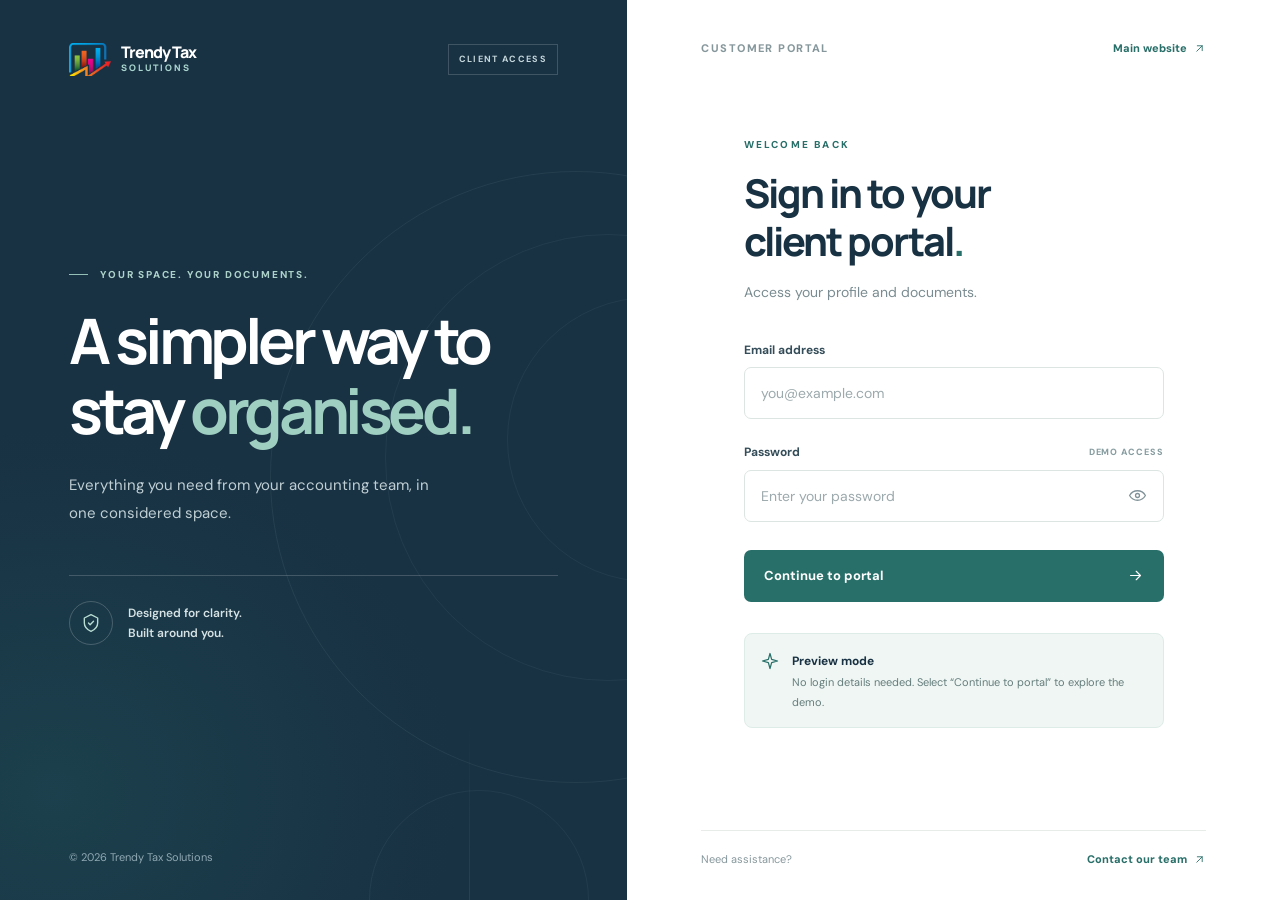
==== commit c07b4bbb: "Update project" ====
--- a/index.html
+++ b/index.html
@@ -1,11 +1,52 @@
-<!doctype html><html lang="en-AU"><head><meta charset="utf-8"><meta name="viewport" content="width=device-width, initial-scale=1"><meta name="theme-color" content="#f2f6f4"><meta name="description" content="Accounting, tax and business advisory support for individuals and businesses in Hobart, Tasmania."><meta property="og:type" content="website"><meta property="og:title" content="Trendy Tax Solutions | Hobart Accounting &amp; Tax Advice"><meta property="og:description" content="Accounting, tax and business advisory support for individuals and businesses in Hobart, Tasmania."><link rel="icon" type="image/png" href="assets/img/brand-mark.png"><link rel="stylesheet" href="assets/css/style.css"><title>Trendy Tax Solutions | Hobart Accounting &amp; Tax Advice</title></head><body><a class="skip-link" href="#main">Skip to content</a><div class="utility-bar"><div class="wrap"><span>Accounting, tax &amp; business advice from Hobart, Tasmania</span><a href="tel:1300968554">Call 1300 968 554 <svg aria-hidden="true" viewBox="0 0 24 24" width="17" height="17" fill="none" stroke="currentColor" stroke-width="1.8" stroke-linecap="round"><path d="M7 17 17 7M7 7h10v10"/></svg></a></div></div><header class="site-header" id="site-header"><div class="wrap nav-wrap"><a class="wordmark" href="index.html" aria-label="Trendy Tax Solutions home"><span class="wordmark-symbol" aria-hidden="true"><span></span><span></span><span></span></span><span class="wordmark-name">trendy<span>tax</span><small>SOLUTIONS</small></span></a><button class="menu-button" type="button" aria-label="Open navigation" aria-expanded="false" aria-controls="main-navigation"><span></span><span></span><span></span></button><nav id="main-navigation" class="main-navigation" aria-label="Primary navigation"><a class="current" href="index.html">Home</a><a class="" href="about.html">About Us</a><a class="" href="services.html">Services</a><a class="" href="insights.html">Insights</a><a class="" href="contact.html">Contact</a><a class="portal-nav-link" href="client-login.html">Client Portal <span aria-hidden="true">↗</span></a><a class="header-contact" href="contact.html">Let's Talk <svg aria-hidden="true" viewBox="0 0 24 24" width="17" height="17" fill="none" stroke="currentColor" stroke-width="1.8" stroke-linecap="round"><path d="M7 17 17 7M7 7h10v10"/></svg></a></nav></div></header><main id="main"><section class="hero"><div class="wrap hero-grid"><div class="hero-copy"><span class="kicker"><span class="dot"></span>ACCOUNTING & TAX ADVICE • HOBART</span><h1>More Clarity<br>In Your Numbers.<br><span>More Confidence</span><br>In Your Next Step.</h1><p>Tax, accounting and business guidance for individuals and business owners who value clear answers and personal support.</p><div class="hero-buttons"><a class="btn btn-green" href="https://www.trendytaxsolutions.com.au/book-online" target="_blank" rel="noopener noreferrer">Book A Consultation<svg aria-hidden="true" viewBox="0 0 24 24" width="17" height="17" fill="none" stroke="currentColor" stroke-width="1.8" stroke-linecap="round" stroke-linejoin="round"><path d="M4 12h16m-7-7 7 7-7 7"/></svg></a><a class="btn btn-outline" href="services.html">Explore Our Services<svg aria-hidden="true" viewBox="0 0 24 24" width="17" height="17" fill="none" stroke="currentColor" stroke-width="1.8" stroke-linecap="round" stroke-linejoin="round"><path d="M4 12h16m-7-7 7 7-7 7"/></svg></a></div><div class="hero-detail"><div class="hero-detail-line"><span class="mini-mark">✓</span><span>Practical advice, explained in plain English</span></div><div class="hero-detail-line"><span class="mini-mark">✓</span><span>Local support from Hobart, Tasmania</span></div></div></div><div class="hero-graphic"><div class="orbital orbital-one"></div><div class="orbital orbital-two"></div><div class="chart-offset"><div class="dashboard" aria-label="Illustrative sample financial dashboard"><div class="dash-top"><div class="dash-brand"><span class="dash-square">◩</span><span>finance overview <small>DEMO VIEW</small></span></div><span class="dash-menu">Overview &nbsp; ▾</span></div><div class="dash-label">Business Performance <span class="demo-chip">Illustrative data</span></div><div class="dash-period">Financial Snapshot <small>Example dashboard • not client results</small></div><div class="dash-metrics"><div><span>Cash flow</span><strong>$48,250</strong><small>Example value</small></div><div><span>Income</span><strong>$82,600</strong><small>Example value</small></div><div><span>Expenses</span><strong>$34,350</strong><small>Example value</small></div></div><div class="dash-graph-top"><span>Monthly Overview</span><span class="dash-pill">Last 8 Months ▾</span></div><div class="graph-area"><div class="graph-grid"><i></i><i></i><i></i><i></i></div><div class="bars"><div><b style="--h:37%"></b><em>Jan</em></div><div><b style="--h:58%"></b><em>Feb</em></div><div><b style="--h:45%"></b><em>Mar</em></div><div><b style="--h:72%"></b><em>Apr</em></div><div><b style="--h:59%"></b><em>May</em></div><div><b style="--h:83%"></b><em>Jun</em></div><div><b style="--h:68%"></b><em>Jul</em></div><div><b style="--h:91%"></b><em>Aug</em></div></div></div><div class="dash-end"><span><i></i> Example monthly activity</span><span>Updated snapshot</span></div></div><div class="floating-chip"><span class="floating-check">✓</span><div><strong>Stay informed</strong><small>See your numbers more clearly</small></div></div></div></div></div></section>
-<section class="coverage-strip"><div class="wrap"><div class="coverage-intro">Support that fits your needs</div><div class="coverage-list"><span>Individuals</span><span>Small Businesses</span><span>Growing Teams</span><span>Business Owners</span></div></div></section>
-<section class="audiences-section section-pad"><div class="wrap"><div class="section-heading center"><span class="kicker"><span class="dot"></span>WHO WE SUPPORT</span><h2>Built Around The Way You Work.</h2><p>From a personal tax return to ongoing financial guidance, find the kind of support that suits your situation.</p></div><div class="audience-grid"><a href="services.html" class="audience-card"><span class="number-dot">01 /</span><div class="audience-icon">↗</div><h3>Individuals &amp; Families</h3><p>Confidently navigate personal tax matters with clear explanations and individual support.</p><span class="audience-more">Explore Tax Services <svg aria-hidden="true" viewBox="0 0 24 24" width="17" height="17" fill="none" stroke="currentColor" stroke-width="1.8" stroke-linecap="round" stroke-linejoin="round"><path d="M4 12h16m-7-7 7 7-7 7"/></svg></span></a><a href="services.html" class="audience-card"><span class="number-dot">02 /</span><div class="audience-icon">▥</div><h3>Small Business Owners</h3><p>Stay on top of bookkeeping, BAS, payroll and day-to-day business obligations.</p><span class="audience-more">Explore Business Support <svg aria-hidden="true" viewBox="0 0 24 24" width="17" height="17" fill="none" stroke="currentColor" stroke-width="1.8" stroke-linecap="round" stroke-linejoin="round"><path d="M4 12h16m-7-7 7 7-7 7"/></svg></span></a><a href="services.html" class="audience-card"><span class="number-dot">03 /</span><div class="audience-icon">◎</div><h3>Established &amp; Growing Businesses</h3><p>Make informed decisions with advisory, cash-flow planning and Virtual CFO support.</p><span class="audience-more">Explore Advisory Services <svg aria-hidden="true" viewBox="0 0 24 24" width="17" height="17" fill="none" stroke="currentColor" stroke-width="1.8" stroke-linecap="round" stroke-linejoin="round"><path d="M4 12h16m-7-7 7 7-7 7"/></svg></span></a></div></div></section>
-<section class="services-section" id="our-services"><div class="wrap dark-panel"><div class="section-heading center"><span class="kicker"><span class="dot"></span>OUR EXPERTISE</span><h2>Your Accounting Needs,<br>Handled In One Place.</h2><p>Straightforward help across tax, compliance, finance and business planning.</p></div><div class="service-grid"><a class="service-tile" href="contact.html?service=0"><span class="tile-icon" aria-hidden="true"><svg aria-hidden="true" viewBox="0 0 24 24" width="17" height="17" fill="none" stroke="currentColor" stroke-width="1.8" stroke-linecap="round"><path d="M7 17 17 7M7 7h10v10"/></svg></span><h3>Tax & Compliance</h3><p>Tax returns, BAS, GST and clear assistance with your reporting obligations.</p><span class="tile-link">Discuss This Service <svg aria-hidden="true" viewBox="0 0 24 24" width="17" height="17" fill="none" stroke="currentColor" stroke-width="1.8" stroke-linecap="round" stroke-linejoin="round"><path d="M4 12h16m-7-7 7 7-7 7"/></svg></span></a><a class="service-tile" href="contact.html?service=1"><span class="tile-icon" aria-hidden="true"><svg aria-hidden="true" viewBox="0 0 24 24" width="17" height="17" fill="none" stroke="currentColor" stroke-width="1.8" stroke-linecap="round"><path d="M7 17 17 7M7 7h10v10"/></svg></span><h3>Business Advisory</h3><p>Practical guidance on business decisions, structure and long-term goals.</p><span class="tile-link">Discuss This Service <svg aria-hidden="true" viewBox="0 0 24 24" width="17" height="17" fill="none" stroke="currentColor" stroke-width="1.8" stroke-linecap="round" stroke-linejoin="round"><path d="M4 12h16m-7-7 7 7-7 7"/></svg></span></a><a class="service-tile" href="contact.html?service=2"><span class="tile-icon" aria-hidden="true"><svg aria-hidden="true" viewBox="0 0 24 24" width="17" height="17" fill="none" stroke="currentColor" stroke-width="1.8" stroke-linecap="round"><path d="M7 17 17 7M7 7h10v10"/></svg></span><h3>Bookkeeping</h3><p>Accurate, up-to-date records so you can focus on running your business.</p><span class="tile-link">Discuss This Service <svg aria-hidden="true" viewBox="0 0 24 24" width="17" height="17" fill="none" stroke="currentColor" stroke-width="1.8" stroke-linecap="round" stroke-linejoin="round"><path d="M4 12h16m-7-7 7 7-7 7"/></svg></span></a><a class="service-tile" href="contact.html?service=3"><span class="tile-icon" aria-hidden="true"><svg aria-hidden="true" viewBox="0 0 24 24" width="17" height="17" fill="none" stroke="currentColor" stroke-width="1.8" stroke-linecap="round"><path d="M7 17 17 7M7 7h10v10"/></svg></span><h3>Payroll & Super</h3><p>Payroll processes, superannuation administration and STP support.</p><span class="tile-link">Discuss This Service <svg aria-hidden="true" viewBox="0 0 24 24" width="17" height="17" fill="none" stroke="currentColor" stroke-width="1.8" stroke-linecap="round" stroke-linejoin="round"><path d="M4 12h16m-7-7 7 7-7 7"/></svg></span></a><a class="service-tile" href="contact.html?service=4"><span class="tile-icon" aria-hidden="true"><svg aria-hidden="true" viewBox="0 0 24 24" width="17" height="17" fill="none" stroke="currentColor" stroke-width="1.8" stroke-linecap="round"><path d="M7 17 17 7M7 7h10v10"/></svg></span><h3>Business Plans</h3><p>Planning support for new ventures and established operations.</p><span class="tile-link">Discuss This Service <svg aria-hidden="true" viewBox="0 0 24 24" width="17" height="17" fill="none" stroke="currentColor" stroke-width="1.8" stroke-linecap="round" stroke-linejoin="round"><path d="M4 12h16m-7-7 7 7-7 7"/></svg></span></a><a class="service-tile" href="contact.html?service=5"><span class="tile-icon" aria-hidden="true"><svg aria-hidden="true" viewBox="0 0 24 24" width="17" height="17" fill="none" stroke="currentColor" stroke-width="1.8" stroke-linecap="round"><path d="M7 17 17 7M7 7h10v10"/></svg></span><h3>SMSF Administration</h3><p>Financial statements and tax-return preparation for self-managed super funds.</p><span class="tile-link">Discuss This Service <svg aria-hidden="true" viewBox="0 0 24 24" width="17" height="17" fill="none" stroke="currentColor" stroke-width="1.8" stroke-linecap="round" stroke-linejoin="round"><path d="M4 12h16m-7-7 7 7-7 7"/></svg></span></a><a class="service-tile" href="contact.html?service=6"><span class="tile-icon" aria-hidden="true"><svg aria-hidden="true" viewBox="0 0 24 24" width="17" height="17" fill="none" stroke="currentColor" stroke-width="1.8" stroke-linecap="round"><path d="M7 17 17 7M7 7h10v10"/></svg></span><h3>Virtual CFO</h3><p>Financial insight and ongoing guidance for growing businesses.</p><span class="tile-link">Discuss This Service <svg aria-hidden="true" viewBox="0 0 24 24" width="17" height="17" fill="none" stroke="currentColor" stroke-width="1.8" stroke-linecap="round" stroke-linejoin="round"><path d="M4 12h16m-7-7 7 7-7 7"/></svg></span></a><a class="service-tile" href="contact.html?service=7"><span class="tile-icon" aria-hidden="true"><svg aria-hidden="true" viewBox="0 0 24 24" width="17" height="17" fill="none" stroke="currentColor" stroke-width="1.8" stroke-linecap="round"><path d="M7 17 17 7M7 7h10v10"/></svg></span><h3>Budgeting & Cash Flow</h3><p>Clearer forecasting, budgets and cash-flow management.</p><span class="tile-link">Discuss This Service <svg aria-hidden="true" viewBox="0 0 24 24" width="17" height="17" fill="none" stroke="currentColor" stroke-width="1.8" stroke-linecap="round" stroke-linejoin="round"><path d="M4 12h16m-7-7 7 7-7 7"/></svg></span></a><a class="service-tile" href="contact.html?service=8"><span class="tile-icon" aria-hidden="true"><svg aria-hidden="true" viewBox="0 0 24 24" width="17" height="17" fill="none" stroke="currentColor" stroke-width="1.8" stroke-linecap="round"><path d="M7 17 17 7M7 7h10v10"/></svg></span><h3>Individual Tax Returns</h3><p>Tax-return preparation and support for individuals.</p><span class="tile-link">Discuss This Service <svg aria-hidden="true" viewBox="0 0 24 24" width="17" height="17" fill="none" stroke="currentColor" stroke-width="1.8" stroke-linecap="round" stroke-linejoin="round"><path d="M4 12h16m-7-7 7 7-7 7"/></svg></span></a></div><div class="services-bottom"><a class="btn btn-outline-light" href="services.html">View All Services<svg aria-hidden="true" viewBox="0 0 24 24" width="17" height="17" fill="none" stroke="currentColor" stroke-width="1.8" stroke-linecap="round" stroke-linejoin="round"><path d="M4 12h16m-7-7 7 7-7 7"/></svg></a><span>Not sure where to start? <a href="contact.html">Speak with our team <svg aria-hidden="true" viewBox="0 0 24 24" width="17" height="17" fill="none" stroke="currentColor" stroke-width="1.8" stroke-linecap="round"><path d="M7 17 17 7M7 7h10v10"/></svg></a></span></div></div></section>
-<section class="problems-section section-pad soft-section"><div class="wrap"><div class="section-heading center"><span class="kicker"><span class="dot"></span>SOUND FAMILIAR?</span><h2>The Financial Questions We Help Answer.</h2><p>We bring structure and clarity to the work that can become overwhelming.</p></div><div class="problems-grid"><div class="problem-list"><div class="problem"><span class="problem-cross">×</span><div><h3>Tax Time Feels Complicated.</h3><p>Stay organised and understand your obligations without the last-minute scramble.</p></div></div><div class="problem"><span class="problem-cross">×</span><div><h3>There’s No Clear Picture Of Cash Flow.</h3><p>Better records and practical forecasting help support more confident decisions.</p></div></div><div class="problem"><span class="problem-cross">×</span><div><h3>Bookkeeping Keeps Falling Behind.</h3><p>Build manageable financial routines and keep up with everyday responsibilities.</p></div></div></div><aside class="problem-aside"><span class="aside-symbol">↗</span><h3>More time for what matters.</h3><p>Spend less energy second-guessing the numbers and more attention on your next business decision.</p><a href="contact.html">Let's Talk Through It <svg aria-hidden="true" viewBox="0 0 24 24" width="17" height="17" fill="none" stroke="currentColor" stroke-width="1.8" stroke-linecap="round" stroke-linejoin="round"><path d="M4 12h16m-7-7 7 7-7 7"/></svg></a></aside></div></div></section>
-<section class="process-section section-pad"><div class="wrap"><div class="section-heading center"><span class="kicker"><span class="dot"></span>OUR APPROACH</span><h2>Good People. A Clear Process.</h2><p>An approachable way to get the accounting support you need.</p></div><div class="process-grid"><div class="process-card"><span class="process-index">01</span><div class="process-icon">◉</div><h3>We Start With A Conversation.</h3><p>Tell us about your situation, goals and questions. We listen before recommending the next step.</p><ul><li>Understand your needs</li><li>Identify what matters</li><li>Discuss practical options</li></ul></div><div class="process-card"><span class="process-index">02</span><div class="process-icon">▤</div><h3>We Make The Details Clear.</h3><p>We take the complexity out of financial tasks, with straightforward explanations along the way.</p><ul><li>Clarify requirements</li><li>Organise the information</li><li>Explain the process</li></ul></div><div class="process-card"><span class="process-index">03</span><div class="process-icon">↗</div><h3>We Support Your Next Step.</h3><p>From timely tax help to broader business decisions, we work with you to keep things moving.</p><ul><li>Make informed decisions</li><li>Maintain good routines</li><li>Plan with more confidence</li></ul></div></div></div></section>
-<section class="local-section soft-section"><div class="wrap local-grid"><div><span class="kicker"><span class="dot"></span>ROOTED IN HOBART</span><h2>Local Knowledge.<br><span>A Wider Perspective.</span></h2><p>Our Hobart-based practice works with individuals and businesses looking for practical accounting, taxation and business guidance.</p><a class="btn btn-outline" href="about.html">Get To Know Us<svg aria-hidden="true" viewBox="0 0 24 24" width="17" height="17" fill="none" stroke="currentColor" stroke-width="1.8" stroke-linecap="round" stroke-linejoin="round"><path d="M4 12h16m-7-7 7 7-7 7"/></svg></a></div><div class="local-places"><div><span class="location-pin">↗</span><span><strong>Hobart, Tasmania</strong><small>162 Macquarie Street, Hobart TAS 7000</small></span><svg aria-hidden="true" width="16" height="16" viewBox="0 0 24 24" fill="none" stroke="currentColor" stroke-width="2"><path d="m9 18 6-6-6-6"/></svg></div><div><span class="location-pin">↗</span><span><strong>Individuals</strong><small>Personal tax and financial organisation</small></span><svg aria-hidden="true" width="16" height="16" viewBox="0 0 24 24" fill="none" stroke="currentColor" stroke-width="2"><path d="m9 18 6-6-6-6"/></svg></div><div><span class="location-pin">↗</span><span><strong>Businesses</strong><small>Accounting, reporting and advisory</small></span><svg aria-hidden="true" width="16" height="16" viewBox="0 0 24 24" fill="none" stroke="currentColor" stroke-width="2"><path d="m9 18 6-6-6-6"/></svg></div><div><span class="location-pin">↗</span><span><strong>Growing Organisations</strong><small>Planning, payroll and Virtual CFO support</small></span><svg aria-hidden="true" width="16" height="16" viewBox="0 0 24 24" fill="none" stroke="currentColor" stroke-width="2"><path d="m9 18 6-6-6-6"/></svg></div></div></div></section>
-<section class="principles-section section-pad"><div class="wrap"><div class="section-heading center"><span class="kicker"><span class="dot"></span>THE WAY WE WORK</span><h2>Our Commitments, At A Glance.</h2></div><div class="principles-grid"><div><strong>Clear</strong><span>Advice without unnecessary jargon.</span></div><div><strong>Practical</strong><span>Guidance based on your situation.</span></div><div><strong>Personal</strong><span>People and conversations come first.</span></div><div><strong>Local</strong><span>Support grounded in Hobart.</span></div></div></div></section>
-<section class="team-teaser soft-section section-pad"><div class="wrap team-teaser-grid"><div class="team-teaser-image"><img src="assets/img/about-gallery/australian-accounting-awards.jpg" alt="Trendy Tax Solutions representative photographed at the Australian Accounting Awards" class="" loading="lazy" decoding="async"></div><div><span class="kicker"><span class="dot"></span>THE PEOPLE BEHIND THE NUMBERS</span><h2>A More Personal Side To Accounting.</h2><p>Behind every financial decision is a person or a business with a story. We believe good advice begins by understanding yours.</p><p>Explore moments from our professional events and recognition in our gallery.</p><a class="btn btn-outline" href="about.html">Meet Our Practice<svg aria-hidden="true" viewBox="0 0 24 24" width="17" height="17" fill="none" stroke="currentColor" stroke-width="1.8" stroke-linecap="round" stroke-linejoin="round"><path d="M4 12h16m-7-7 7 7-7 7"/></svg></a></div></div></section>
-<section class="resources-section section-pad"><div class="wrap"><div class="section-heading center"><span class="kicker"><span class="dot"></span>INSIGHTS & ARTICLES</span><h2>Ideas Worth Taking Into Your Business.</h2><p>Short, practical reads on bookkeeping, tax readiness and financial organisation.</p></div><div class="resource-grid"><a class="article-card" href="insights/cash-flow.html"><div class="article-img"><div class="editorial-art art-cash"><div class="editorial-art-grain"></div><span class="art-small">BUSINESS / CASH FLOW</span><strong>Know Where<br>You're Going.</strong><svg viewBox="0 0 460 170" aria-hidden="true" preserveAspectRatio="none"><defs><linearGradient id="rise" x1="0" y1="1" x2="0" y2="0"><stop offset="0" stop-color="#18b75c" stop-opacity="0"/><stop offset="1" stop-color="#21da83" stop-opacity=".3"/></linearGradient></defs><path d="M0 158 L0 135 55 125 112 134 173 94 226 111 281 73 329 87 380 37 460 16 460 170 0 170z" fill="url(#rise)"/><path d="M0 135 55 125 112 134 173 94 226 111 281 73 329 87 380 37 460 16" fill="none" stroke="#48d78d" stroke-width="3"/></svg></div></div><div class="article-content-card"><span class="article-category">Business <span>• 4 min read</span></span><h3>Three Habits For A Healthier Business Cash Flow</h3><span class="article-more">Read Article <svg aria-hidden="true" viewBox="0 0 24 24" width="17" height="17" fill="none" stroke="currentColor" stroke-width="1.8" stroke-linecap="round"><path d="M7 17 17 7M7 7h10v10"/></svg></span></div></a><a class="article-card" href="insights/bookkeeping.html"><div class="article-img"><div class="editorial-art art-books"><span class="art-small">BOOKKEEPING / ROUTINES</span><strong>The Simple Side<br>Of Staying Organised.</strong><div class="art-ledger"><div><i></i><span>Keep records together</span><b>✓</b></div><div><i></i><span>Review transactions</span><b>✓</b></div><div><i></i><span>Stay on top of accounts</span><b>✓</b></div></div></div></div><div class="article-content-card"><span class="article-category">Bookkeeping <span>• 4 min read</span></span><h3>A Simpler Routine For Staying On Top Of Your Books</h3><span class="article-more">Read Article <svg aria-hidden="true" viewBox="0 0 24 24" width="17" height="17" fill="none" stroke="currentColor" stroke-width="1.8" stroke-linecap="round"><path d="M7 17 17 7M7 7h10v10"/></svg></span></div></a><a class="article-card" href="insights/tax-readiness.html"><div class="article-img"><div class="editorial-art art-tax"><span class="art-small">TAX / PREPARATION</span><strong>A Clearer Path<br>To Tax Time.</strong><div class="art-tax-sheet"><div class="sheet-head"><i></i><span>Record checklist</span><b>● ● ●</b></div><div><em>✓</em><span>Documents gathered</span></div><div><em>✓</em><span>Figures reviewed</span></div><div><em>✓</em><span>Questions prepared</span></div></div></div></div><div class="article-content-card"><span class="article-category">Tax <span>• 4 min read</span></span><h3>Preparing Your Records Before Tax Time</h3><span class="article-more">Read Article <svg aria-hidden="true" viewBox="0 0 24 24" width="17" height="17" fill="none" stroke="currentColor" stroke-width="1.8" stroke-linecap="round"><path d="M7 17 17 7M7 7h10v10"/></svg></span></div></a></div><div class="section-foot-link"><a href="insights.html">Explore All Insights <svg aria-hidden="true" viewBox="0 0 24 24" width="17" height="17" fill="none" stroke="currentColor" stroke-width="1.8" stroke-linecap="round" stroke-linejoin="round"><path d="M4 12h16m-7-7 7 7-7 7"/></svg></a></div></div></section>
-<section class="faq-section soft-section section-pad"><div class="wrap narrow"><div class="section-heading center"><span class="kicker"><span class="dot"></span>COMMON QUESTIONS</span><h2>Questions We Hear A Lot.</h2></div><div class="faq-list"><div class="faq-item"><button type="button" aria-expanded="false" aria-controls="home-faq-1">Can you help with personal and business tax matters?<span>+</span></button><div class="faq-answer" id="home-faq-1">Yes. Our services include individual tax returns, tax compliance and a range of business accounting support. Contact us to discuss your specific requirements.</div></div><div class="faq-item"><button type="button" aria-expanded="false" aria-controls="home-faq-2">Do you also offer bookkeeping and payroll services?<span>+</span></button><div class="faq-answer" id="home-faq-2">Our listed services include bookkeeping, payroll and superannuation support, along with reporting and advisory services.</div></div><div class="faq-item"><button type="button" aria-expanded="false" aria-controls="home-faq-3">Can I book a consultation?<span>+</span></button><div class="faq-answer" id="home-faq-3">You can use our Book A Consultation link or contact the Hobart practice directly by phone or email.</div></div><div class="faq-item"><button type="button" aria-expanded="false" aria-controls="home-faq-4">Where is Trendy Tax Solutions located?<span>+</span></button><div class="faq-answer" id="home-faq-4">Our address is 162 Macquarie Street, Hobart TAS 7000. Please confirm availability before visiting.</div></div></div><div class="faq-after">Still have a question? <a href="contact.html">Contact our team <svg aria-hidden="true" viewBox="0 0 24 24" width="17" height="17" fill="none" stroke="currentColor" stroke-width="1.8" stroke-linecap="round"><path d="M7 17 17 7M7 7h10v10"/></svg></a></div></div></section><section class="closing-section"><div class="wrap closing-grid"><div><span class="kicker"><span class="dot"></span>LET’S START HERE</span><h2>Good Advice Starts With<br>A Conversation.</h2><p>Tell us what you need a hand with. We'll help you find a practical way forward.</p><div class="closing-points"><span>✓ Local Hobart practice</span><span>✓ Accounting &amp; tax support</span><span>✓ Advice tailored to your needs</span></div></div><div class="closing-card"><span class="small-label">GET IN TOUCH</span><h3>What can we help you with?</h3><p>Have a tax question or business decision on your mind? Reach out and tell us a little about it.</p><a class="btn btn-primary" href="contact.html">Send An Enquiry<svg aria-hidden="true" viewBox="0 0 24 24" width="17" height="17" fill="none" stroke="currentColor" stroke-width="1.8" stroke-linecap="round" stroke-linejoin="round"><path d="M4 12h16m-7-7 7 7-7 7"/></svg></a><a href="https://www.trendytaxsolutions.com.au/book-online" target="_blank" rel="noopener noreferrer" class="plain-link">Prefer to book a consultation? <svg aria-hidden="true" viewBox="0 0 24 24" width="17" height="17" fill="none" stroke="currentColor" stroke-width="1.8" stroke-linecap="round"><path d="M7 17 17 7M7 7h10v10"/></svg></a></div></div></section></main><footer class="site-footer"><div class="wrap footer-columns"><div class="footer-brand"><a class="wordmark" href="index.html" aria-label="Trendy Tax Solutions home"><span class="wordmark-symbol" aria-hidden="true"><span></span><span></span><span></span></span><span class="wordmark-name">trendy<span>tax</span><small>SOLUTIONS</small></span></a><p>Clear, practical accounting and tax support for individuals and businesses.</p><a class="footer-phone" href="tel:1300968554">1300 968 554</a></div><div><h4>Explore</h4><a href="about.html">About Us</a><a href="services.html">Our Services</a><a href="insights.html">Insights &amp; Articles</a><a href="contact.html">Contact Us</a><a href="client-login.html">Client Portal</a></div><div><h4>How We Help</h4><a href="services.html">Tax &amp; Compliance</a><a href="services.html">Bookkeeping</a><a href="services.html">Business Advisory</a><a href="services.html">Payroll &amp; Super</a><a href="services.html">All Services</a></div><div><h4>Get In Touch</h4><a href="mailto:info@trendytaxsolutions.com.au">info@trendytaxsolutions.com.au</a><span>162 Macquarie Street<br>Hobart TAS 7000</span><a href="https://www.trendytaxsolutions.com.au/book-online" target="_blank" rel="noopener noreferrer">Book A Consultation <svg aria-hidden="true" viewBox="0 0 24 24" width="17" height="17" fill="none" stroke="currentColor" stroke-width="1.8" stroke-linecap="round"><path d="M7 17 17 7M7 7h10v10"/></svg></a></div></div><div class="wrap footer-bottom"><span>© <span data-year>2026</span> Trendy Tax Solutions. All rights reserved.</span><span><a href="privacy.html">Privacy Information</a><span class="footer-sep">·</span> Hobart, Tasmania</span></div></footer><script defer src="assets/js/main.js"></script></body></html>+<!doctype html>
+<html lang="en-AU">
+<head>
+  <meta charset="UTF-8" />
+  <meta name="viewport" content="width=device-width, initial-scale=1" />
+  <meta name="theme-color" content="#183143" />
+  <meta name="robots" content="noindex, nofollow, noarchive" />
+  <meta name="description" content="Trendy Tax Solutions customer portal demonstration." />
+  <title>Client Portal | Trendy Tax Solutions</title>
+  <link rel="icon" href="assets/img/brand-mark.png" type="image/png" />
+  <link rel="preconnect" href="https://fonts.googleapis.com" />
+  <link rel="preconnect" href="https://fonts.gstatic.com" crossorigin />
+  <link href="https://fonts.googleapis.com/css2?family=DM+Sans:wght@400;500;600;700&family=Manrope:wght@400;500;600;700;800&display=swap" rel="stylesheet" />
+  <link rel="stylesheet" href="assets/styles.css" />
+  <script src="assets/app.js" defer></script>
+</head>
+<body>
+  <a href="#main" class="skip-link">Skip to content</a>
+  <div id="app"></div>
+  <div class="toast-stack" id="toast-stack" aria-live="polite" aria-atomic="false"></div>
+
+  <dialog class="modal" id="upload-dialog" aria-labelledby="upload-dialog-title">
+    <form method="dialog" class="modal-frame" id="upload-form">
+      <div class="modal-heading">
+        <div><div class="eyebrow">YOUR DOCUMENTS</div><h2 id="upload-dialog-title">Add a document</h2><p class="modal-subtitle">Keep a file in this browser for the demo.</p></div>
+        <button class="icon-button" type="button" data-close-dialog="upload-dialog" aria-label="Close upload dialog"><span aria-hidden="true">×</span></button>
+      </div>
+      <label class="drop-zone" id="drop-zone" for="file-input" tabindex="0" role="button">
+        <span class="drop-icon" id="drop-icon"></span>
+        <strong id="drop-title">Choose a file or drag it here</strong>
+        <span id="drop-help">PDF, Word, Excel, images or text · up to 10 MB</span>
+      </label>
+      <input type="file" id="file-input" class="visually-hidden" accept=".pdf,.doc,.docx,.xls,.xlsx,.png,.jpg,.jpeg,.txt,application/pdf,image/png,image/jpeg,text/plain" />
+      <div class="field-group upload-category"><label for="document-category">Document category</label><select id="document-category"><option value="Tax documents">Tax documents</option><option value="Statements">Statements</option><option value="Other">Other</option></select></div>
+      <p class="inline-hint">Demo only. Files stay on this device, not on a server.</p>
+      <div class="modal-actions"><button type="button" class="button button-muted" data-close-dialog="upload-dialog">Cancel</button><button type="submit" class="button button-primary" id="upload-submit">Add document</button></div>
+    </form>
+  </dialog>
+
+  <dialog class="modal preview-modal" id="preview-dialog" aria-labelledby="preview-dialog-title">
+    <div class="modal-frame">
+      <div class="modal-heading preview-heading"><div class="truncate"><div class="eyebrow">DOCUMENT PREVIEW</div><h2 id="preview-dialog-title" class="truncate">Document</h2></div><button type="button" class="icon-button" data-close-dialog="preview-dialog" aria-label="Close preview">×</button></div>
+      <div id="preview-content" class="preview-content"></div>
+      <div class="modal-actions"><button type="button" class="button button-muted" data-close-dialog="preview-dialog">Close</button><button type="button" class="button button-primary" id="preview-download">Download</button></div>
+    </div>
+  </dialog>
+
+  <dialog class="modal confirm-modal" id="delete-dialog" aria-labelledby="delete-dialog-title">
+    <div class="modal-frame"><div class="modal-heading"><div><div class="eyebrow">REMOVE FILE</div><h2 id="delete-dialog-title">Delete document?</h2></div><button type="button" class="icon-button" data-close-dialog="delete-dialog" aria-label="Close">×</button></div><p class="confirm-description" id="delete-description">This file will be removed from this browser.</p><div class="modal-actions"><button type="button" class="button button-muted" data-close-dialog="delete-dialog">Keep document</button><button type="button" class="button button-danger" id="confirm-delete">Delete document</button></div></div>
+  </dialog>
+</body>
+</html>
--- a/assets/styles.css
+++ b/assets/styles.css
@@ -0,0 +1,32 @@
+:root{--navy:#183143;--navy-deep:#102938;--navy-soft:#375361;--teal:#296f69;--teal-dark:#1b5853;--teal-light:#e5f1ee;--warm:#f7f6f2;--page:#f6f7f5;--white:#fff;--ink:#1c3442;--muted:#73848a;--line:#e5eae8;--shadow:0 10px 35px rgba(20,49,61,.035);--sidebar:260px;--font:'DM Sans',Arial,sans-serif;--head:'Manrope',Arial,sans-serif}
+*{box-sizing:border-box}html{scroll-behavior:smooth}body{margin:0;background:var(--page);font:14px/1.55 var(--font);color:var(--ink);-webkit-font-smoothing:antialiased}button,input,select{font:inherit}button{cursor:pointer}button:disabled{cursor:not-allowed;opacity:.65}a{text-decoration:none;color:inherit}img{max-width:100%}svg{flex-shrink:0}.icon{width:19px;height:19px}::selection{background:#bfded7;color:var(--navy)}:focus-visible{outline:3px solid #73b4a5;outline-offset:3px}h1,h2,h3,p{margin-top:0}h1,h2,h3{font-family:var(--head);letter-spacing:-.048em}p{color:var(--muted)}.visually-hidden{position:absolute!important;width:1px;height:1px;overflow:hidden;clip:rect(0,0,0,0);white-space:nowrap}.skip-link{position:absolute;left:16px;top:-100px;z-index:150;padding:10px 16px;background:var(--teal);color:white}.skip-link:focus{top:12px}.truncate{min-width:0;overflow:hidden;text-overflow:ellipsis;white-space:nowrap}
+/* Shared controls */
+.button{border:1px solid transparent;display:inline-flex;gap:10px;align-items:center;justify-content:center;border-radius:8px;min-height:44px;padding:11px 18px;font-size:12.5px;font-weight:700;line-height:1.25;transition:background .18s,color .18s,transform .18s,border-color .18s;white-space:nowrap}.button .icon{width:17px;height:17px}.button:hover{transform:translateY(-1px)}.button-primary{background:var(--teal);color:#fff}.button-primary:hover{background:var(--teal-dark)}.button-muted{border-color:#dce4e1;background:#fff;color:var(--ink)}.button-muted:hover{background:#f4f7f6}.button-danger{background:#ad423b;color:white}.button-danger:hover{background:#94332d}.button-light{background:#fff;color:var(--navy);border-color:#fff}.button-light:hover{background:#e8f4f0}.button-ghost{color:white;background:transparent;border-color:rgba(255,255,255,.35)}.button-ghost:hover{background:rgba(255,255,255,.12)}.eyebrow{font-size:10px;font-weight:800;letter-spacing:.185em;color:var(--teal);text-transform:uppercase;line-height:1.5}.icon-button{display:inline-flex;align-items:center;justify-content:center;width:39px;height:39px;padding:0;background:transparent;border:1px solid transparent;color:var(--navy-soft);border-radius:8px}.icon-button:hover{background:#f1f5f3}.icon-button span{font-size:25px;line-height:1;font-weight:300}.field-group{display:flex;flex-direction:column;gap:8px;min-width:0}.field-group label,.sort-group label{font-size:12px;font-weight:700;color:#344d59}.field-group input,.field-group select{border:1px solid #dce5e2;color:var(--navy);border-radius:7px;min-height:47px;width:100%;outline:none;padding:0 14px;background:#fff;transition:border-color .18s,box-shadow .18s}.field-group input::placeholder{color:#9ca9ad}.field-group input:focus,.field-group select:focus,.search-field:focus-within,.sort-group select:focus{border-color:#629f95;box-shadow:0 0 0 3px rgba(41,111,105,.09)}.required{color:#b0554c}.text-arrow{display:inline-flex;align-items:center;gap:8px;font-weight:800;font-size:12px;color:var(--teal);white-space:nowrap}.text-arrow:hover{color:var(--teal-dark)}.text-arrow .icon{width:15px;height:15px}
+/* Sign in */
+.auth-layout{min-height:100dvh;display:grid;grid-template-columns:minmax(0,49%) minmax(0,51%);background:white}.auth-story{min-height:100dvh;background:#183143;color:white;position:relative;overflow:hidden;padding:40px clamp(30px,5.4vw,94px) 34px;display:flex;flex-direction:column;isolation:isolate}.auth-story:before{content:'';position:absolute;left:0;bottom:0;width:85%;height:60%;background:radial-gradient(ellipse at 10% 80%,rgba(40,112,106,.24),transparent 60%);pointer-events:none}.auth-story-top{display:flex;align-items:center;justify-content:space-between;gap:20px;position:relative;z-index:3}.brand-mark{display:inline-flex;align-items:center;gap:10px;min-width:0}.brand-mark img{width:42px;height:39px;object-fit:contain;display:block;flex-shrink:0}.brand-wordmark{display:flex;flex-direction:column;gap:0;line-height:1.17}.brand-wordmark strong{font-family:var(--head);font-size:16px;font-weight:800;letter-spacing:-.065em;color:var(--navy);white-space:nowrap}.brand-wordmark span{font:800 9px/1.65 var(--head);color:var(--teal);letter-spacing:.2em}.brand-light .brand-wordmark strong{color:white}.brand-light .brand-wordmark span{color:#a9d5ce}.auth-tag{border:1px solid rgba(237,249,244,.18);padding:8px 10px;font-size:9px;letter-spacing:.15em;color:#c5d8dc;font-weight:700;white-space:nowrap}.auth-story-content{position:relative;margin:auto 0;max-width:575px;z-index:2;padding:54px 0 70px}.auth-kicker{display:flex;align-items:center;gap:12px;color:#acd2c9;font-size:10px;font-weight:800;letter-spacing:.18em}.auth-kicker i{width:19px;height:1px;background:#93bfb6}.auth-story-content h1{font-size:clamp(42px,4.9vw,77px);font-weight:700;line-height:1.115;margin:24px 0 26px;letter-spacing:-.07em}.auth-story-content h1 em{font-style:normal;color:#9fcfc1}.auth-story-content>p{max-width:360px;color:#c0cfd4;font-size:15px;line-height:1.85;margin-bottom:48px}.auth-line{height:1px;width:100%;background:rgba(255,255,255,.18);margin-bottom:25px}.auth-story-footer{display:flex;gap:15px;align-items:center;color:#d6e2e3;font-size:12px;line-height:1.7;font-weight:600}.auth-circle{width:44px;height:44px;border-radius:50%;display:grid;place-items:center;border:1px solid rgba(255,255,255,.2);color:#b9ddd3}.auth-circle .icon{width:20px;height:20px}.auth-copyright{position:relative;z-index:3;font-size:11px;color:#91a9b4}.auth-pattern{position:absolute;inset:0;pointer-events:none;opacity:.6;z-index:1}.auth-pattern:before{content:'';position:absolute;right:-255px;top:19%;width:610px;height:610px;border:1px solid rgba(205,236,229,.12);border-radius:50%}.auth-pattern:after{content:'';position:absolute;right:-205px;top:26%;width:445px;height:445px;border:1px solid rgba(205,236,229,.10);border-radius:50%}.auth-pattern div:nth-child(1){position:absolute;right:-165px;top:33%;width:285px;height:285px;border:1px solid rgba(205,236,229,.10);border-radius:50%}.auth-pattern div:nth-child(2){position:absolute;bottom:-110px;right:38px;width:220px;height:220px;border:1px solid rgba(205,236,229,.10);border-radius:50%}.auth-pattern div:nth-child(3){position:absolute;bottom:0;right:25%;width:1px;height:180px;background:linear-gradient(transparent,rgba(205,236,229,.15))}.auth-form-side{display:flex;flex-direction:column;min-height:100dvh;padding:40px clamp(30px,5.8vw,104px) 32px}.auth-top-link,.auth-bottom{display:flex;align-items:center;justify-content:space-between;gap:20px;font-size:11px;color:#86979c}.auth-top-link>span{text-transform:uppercase;letter-spacing:.13em;font-weight:800}.auth-top-link>a,.auth-bottom>a{color:var(--teal);display:flex;gap:6px;align-items:center;font-weight:800}.auth-top-link>a svg,.auth-bottom>a svg{width:13px;height:13px}.auth-form-wrap{width:100%;max-width:420px;margin:auto; padding:35px 0 57px}.auth-form-kicker{font-size:10px;letter-spacing:.22em;font-weight:800;color:var(--teal);margin-bottom:18px}.auth-form-wrap h2{font-size:clamp(32px,3.1vw,46px);line-height:1.19;color:var(--navy);font-weight:750;margin:0 0 17px}.auth-form-wrap h2 span{color:var(--teal)}.auth-description{color:#7a8c91;margin:0 0 37px;font-size:14px}.auth-form{display:grid;gap:24px}.auth-form .field-group input{height:52px;padding:0 16px}.label-flex{display:flex;align-items:center;justify-content:space-between}.demo-only{font-size:9px;color:#879da0;letter-spacing:.1em;font-weight:800}.password-wrap{position:relative}.password-wrap input{padding-right:52px!important}.password-toggle{position:absolute;right:4px;top:50%;transform:translateY(-50%);background:transparent;border:none;width:44px;height:44px;display:grid;place-items:center;color:#819399}.password-toggle:hover{color:var(--teal)}.auth-submit{height:52px;justify-content:space-between;padding:0 19px;width:100%;font-size:13px;border-radius:7px;margin-top:4px}.auth-demo-note{display:flex;align-items:flex-start;gap:13px;margin-top:31px;padding:16px 16px 14px;background:#eff6f3;border:1px solid #deece7;border-radius:8px}.auth-demo-note>.icon{color:var(--teal);height:18px;width:18px;margin-top:2px}.auth-demo-note strong{font-size:12px;color:var(--navy)}.auth-demo-note p{margin:2px 0 0;color:#657d7c;font-size:11px;line-height:1.8}.auth-bottom{padding-top:20px;border-top:1px solid #e7ece9}
+/* Dashboard shell */
+.portal-layout{display:flex;min-height:100dvh}.sidebar{flex:0 0 var(--sidebar);width:var(--sidebar);background:#fff;border-right:1px solid #e7ecea;min-height:100dvh;display:flex;flex-direction:column;position:sticky;top:0;height:100dvh;z-index:40}.sidebar-brand{height:99px;padding:29px 23px 22px;border-bottom:1px solid #edf0ee;display:flex;align-items:center}.sidebar-brand .brand-mark img{width:37px;height:37px}.sidebar-brand .brand-wordmark strong{font-size:15px}.sidebar-main{padding:35px 14px 0}.sidebar-label{font-size:10px;letter-spacing:.16em;color:#a3b0b4;font-weight:800;padding:0 15px;margin-bottom:17px}.sidebar-nav{display:grid;gap:5px}.sidebar-link{height:46px;padding:0 15px;display:flex;align-items:center;gap:13px;border-radius:8px;color:#687d85;font-size:12.5px;font-weight:700;transition:background .16s,color .16s;position:relative}.sidebar-link .icon{width:19px;height:19px}.sidebar-link:hover{background:#f3f6f4;color:var(--teal)}.sidebar-link.active{color:var(--teal);background:#eaf4f1}.sidebar-link.active:before{content:'';width:3px;height:23px;position:absolute;left:0;top:12px;background:var(--teal);border-radius:0 3px 3px 0}.active-dot{width:5px;height:5px;border-radius:50%;background:#5b9d8e;margin-left:auto}.sidebar-bottom{margin-top:auto;padding:20px 14px 24px}.sidebar-help{padding:20px 17px;background:#f3f7f5;border-radius:9px;margin-bottom:20px}.help-icon{color:var(--teal);margin-bottom:14px}.sidebar-help strong{font-size:12.5px;color:var(--navy)}.sidebar-help p{font-size:11px;line-height:1.7;margin:5px 0 13px}.sidebar-help a{color:var(--teal);font-weight:800;font-size:11px;display:inline-flex;gap:4px;align-items:center}.sidebar-help a .icon{height:13px;width:13px}.sidebar-logout{display:flex;width:100%;padding:0 15px;gap:13px;align-items:center;height:43px;color:#697e87;background:none;border:none;border-radius:8px;text-align:left;font-weight:700;font-size:12px}.sidebar-logout:hover{background:#f5f7f6;color:var(--navy)}.sidebar-logout .logout-arr{width:14px;height:14px;margin-left:auto;opacity:.5}.sidebar-copyright{font-size:10px;color:#acb8ba;padding:20px 15px 0}.portal-main{flex:1;min-width:0;display:flex;flex-direction:column}.topbar{height:82px;min-height:82px;background:rgba(255,255,255,.97);border-bottom:1px solid var(--line);display:flex;align-items:center;justify-content:space-between;padding:0 clamp(27px,3.6vw,59px);gap:20px;position:sticky;top:0;z-index:30}.topbar-left,.topbar-right,.topbar-trail,.topbar-user{display:flex;align-items:center;min-width:0}.topbar-left{gap:10px}.topbar-trail{gap:12px;color:#96a4a7;font-size:12px}.topbar-trail>.icon{height:13px;width:13px;color:#b5c1c2}.topbar-trail strong{color:var(--navy);font-weight:800}.topbar-right{gap:20px}.preview-label{display:flex;align-items:center;gap:8px;color:#729087;font-size:9px;font-weight:800;letter-spacing:.13em;white-space:nowrap}.preview-label i{width:6px;height:6px;background:#5fa18b;border-radius:50%}.topbar-divider{width:1px;height:23px;background:#e7edeb}.topbar-user{gap:10px;font-size:12px;font-weight:800;color:var(--navy)}.topbar-user .icon{width:14px;height:14px;color:#a0adb0}.topbar-user-name{max-width:160px;overflow:hidden;text-overflow:ellipsis;white-space:nowrap}.topbar-avatar,.profile-big-avatar{display:grid;place-items:center;flex-shrink:0;border-radius:50%;font-weight:800;background:#dcece7;color:var(--teal)}.topbar-avatar{width:34px;height:34px;font-size:11px}.mobile-menu{display:none}.page-content{width:100%;max-width:1560px;padding:38px clamp(27px,3.6vw,59px) 62px;margin:0 auto;flex:1}.portal-footer{border-top:1px solid #e9eeec;color:#99a7aa;display:flex;justify-content:space-between;gap:20px;padding:19px clamp(27px,3.6vw,59px);font-size:10.5px}
+/* Dashboard intro */
+.dashboard-intro{background:#1d4550;border-radius:12px;color:#fff;min-height:275px;padding:40px 46px 36px;position:relative;overflow:hidden;display:flex;align-items:center;isolation:isolate}.dashboard-intro:before{content:'';position:absolute;inset:0;background:linear-gradient(109deg,#193c47 10%,#28685f 100%);z-index:-2}.dashboard-intro:after{content:'';position:absolute;right:-5%;top:-120%;width:70%;height:300%;background:radial-gradient(circle,rgba(204,239,221,.13),transparent 65%);z-index:-1}.intro-copy{position:relative;z-index:2;max-width:640px}.intro-tag{font-size:9px;letter-spacing:.22em;font-weight:800;display:flex;align-items:center;gap:10px;color:#b7dbd2}.intro-tag span{width:6px;height:6px;background:#b6d8c4;border-radius:50%}.dashboard-intro h1{font-size:clamp(26px,2.95vw,41px);font-weight:700;line-height:1.22;margin:20px 0 10px;letter-spacing:-.06em}.dashboard-intro h1 span{color:#b1d5c8}.dashboard-intro p{color:#d1e1df;font-size:13px;margin:0}.intro-actions{display:flex;gap:10px;align-items:center;flex-wrap:wrap;margin-top:30px}.intro-actions .button{min-height:42px;padding:10px 16px}.intro-art{position:absolute;right:35px;top:10px;bottom:0;width:300px;pointer-events:none}.art-ring{position:absolute;border-radius:50%;border:1px solid rgba(238,248,243,.10)}.ring-one{width:440px;height:440px;top:-110px;right:-110px}.ring-two{width:325px;height:325px;top:-49px;right:-51px}.art-back-paper,.art-document{position:absolute;width:173px;height:201px;border-radius:11px;border:1px solid rgba(15,74,67,.08)}.art-back-paper{background:#c5ded4;right:75px;top:55px;transform:rotate(13deg);opacity:.63}.art-back-paper div{height:5px;background:#91b7ac;margin:24px 23px;border-radius:5px}.art-back-paper div+div{width:50%}.art-document{background:#f9fbf9;box-shadow:0 16px 65px rgba(1,26,26,.18);right:92px;top:54px;transform:rotate(-10deg);padding:27px 23px}.art-document-icon{display:grid;place-items:center;width:43px;height:43px;border-radius:10px;color:var(--teal);background:#e4f2ee}.art-document-line{height:6px;border-radius:4px;display:block;background:#d5e3df;margin-top:14px}.art-document-line.l-one{width:80%;margin-top:21px;background:#aabdbb}.art-document-line.l-two{width:100%;margin-top:9px}.art-document-line.l-three{width:60%;margin-top:9px}.art-document-line.l-four{width:77%;margin-top:21px}.art-document-chip{position:absolute;bottom:-18px;right:-19px;width:51px;height:51px;border-radius:50%;background:#66b29d;color:white;display:grid;place-items:center;border:7px solid #dceee7}.art-floating-plus{position:absolute;right:35px;top:52px;color:#b1d5cb;opacity:.8;transform:rotate(-9deg)}
+/* summary */
+.summary-grid{display:grid;grid-template-columns:repeat(3,minmax(0,1fr));gap:17px;margin:23px 0 26px}.summary-card{background:#fff;border:1px solid var(--line);border-radius:10px;box-shadow:var(--shadow);padding:22px 25px 0;min-width:0;overflow:hidden}.summary-card-top{display:flex;align-items:start;justify-content:space-between;gap:12px}.summary-icon{width:40px;height:40px;border-radius:9px;display:grid;place-items:center}.summary-icon.navy{color:#386275;background:#e9f0f2}.summary-icon.green{color:#27776b;background:#e4f2ec}.summary-icon.amber{color:#ab7e3f;background:#faf1e3}.summary-icon .icon{width:20px;height:20px}.summary-meta{font-size:10px;font-weight:700;color:#b5c0bf;letter-spacing:.1em}.summary-card>strong{display:block;font:750 35px/1.24 var(--head);letter-spacing:-.07em;color:var(--navy);margin-top:17px}.summary-card>span:not(.summary-meta){font-size:11.5px;font-weight:700;color:#879599;display:block;margin:1px 0 20px}.summary-line{height:3px;background:linear-gradient(90deg,#8bc8b9 0 32%,#e6efec 32% 100%);margin:0 -25px}
+/* surfaces and list */
+.dashboard-columns{display:grid;grid-template-columns:minmax(0,1.8fr) minmax(280px,.92fr);align-items:start;gap:21px}.surface-card{background:#fff;border:1px solid var(--line);box-shadow:var(--shadow);border-radius:10px;min-width:0}.recent-card{padding-top:26px}.card-heading{display:flex;justify-content:space-between;align-items:center;gap:22px;padding:0 26px 21px}.card-heading h2{font-size:18px;letter-spacing:-.043em;font-weight:750;margin:7px 0 3px;color:var(--navy)}.card-heading p{margin:0;color:#859599;font-size:11.5px}.document-list{width:100%;min-width:0}.document-header,.document-row{display:grid;grid-template-columns:minmax(220px,1.75fr) minmax(90px,.88fr) minmax(90px,.8fr) minmax(105px,.66fr);gap:10px;align-items:center}.document-header{background:#f8faf9;color:#9aa9ab;font-size:9px;font-weight:800;letter-spacing:.1em;padding:11px 24px;border-top:1px solid #edf1ef;border-bottom:1px solid #edf1ef}.document-header span:last-child{text-align:right}.document-row{min-height:76px;padding:11px 24px;border-bottom:1px solid #f0f2f1}.document-row:last-child{border-bottom:none}.doc-main{display:flex;align-items:center;gap:11px;min-width:0}.document-glyph{width:39px;height:43px;border-radius:7px;background:#fff0ed;color:#d65b48;display:flex;flex-direction:column;align-items:center;justify-content:center;flex-shrink:0}.document-glyph .icon{width:19px;height:19px}.document-glyph small{font-size:8px;font-weight:900;letter-spacing:.035em;line-height:1}.document-glyph.sheet{background:#e8f4ee;color:#398265}.document-glyph.img{background:#eaf0fb;color:#5579b2}.document-glyph.file{background:#f0eef8;color:#8070a8}.doc-details{display:flex;flex-direction:column;gap:2px;min-width:0}.doc-details strong{font-size:11.5px;font-weight:800;letter-spacing:-.01em;color:var(--navy);overflow:hidden;text-overflow:ellipsis;white-space:nowrap;display:block}.doc-details span{font-size:10px;color:#94a2a5;white-space:nowrap}.category-badge{display:inline-flex;background:#f2f7f5;color:#548179;border:1px solid #e5eeeb;border-radius:5px;padding:5px 8px;line-height:1.1;font-size:10px;font-weight:700;white-space:nowrap}.doc-date{color:#839398;font-size:11px;white-space:nowrap}.doc-actions{display:flex;justify-content:flex-end;align-items:center;gap:2px}.table-icon-button{width:30px;height:32px;display:grid;place-items:center;border:0;background:transparent;color:#8da09f;border-radius:6px;padding:0}.table-icon-button:hover{color:var(--teal);background:#eaf4f1}.table-icon-button.danger-on-hover:hover{color:#b33f3f;background:#fff0ef}.table-icon-button .icon{width:16px;height:16px}.quick-column{display:grid;gap:17px}.quick-card{padding:26px 0 7px}.quick-card .card-heading{padding-bottom:15px}.quick-action{display:flex;align-items:center;text-align:left;gap:11px;width:calc(100% - 38px);margin:0 19px;padding:15px 4px;border:0;border-top:1px solid #edf1ef;background:none;color:var(--navy)}.quick-action>span:nth-child(2){flex:1;min-width:0;display:flex;flex-direction:column;gap:2px}.quick-action strong{font-size:11.5px;font-weight:800}.quick-action small{color:#92a0a3;font-size:10.5px}.quick-action>.icon{width:15px;height:15px;color:#a6b4b4;transition:transform .2s}.quick-action:hover>.icon{color:var(--teal);transform:translate(2px,-2px)}.quick-action-icon{width:39px;height:39px;border-radius:8px;display:grid;place-items:center;flex-shrink:0}.quick-action-icon .icon{height:18px;width:18px}.teal-icon{background:#eaf4f0;color:var(--teal)}.blue-icon{background:#e9f0f3;color:#4b7b8e}.sand-icon{background:#f8f1e9;color:#aa8150}.demo-disclaimer{display:flex;gap:13px;padding:19px;background:#eaf2ef;border:1px solid #dce9e4;border-radius:9px}.demo-disclaimer>.icon{color:var(--teal);width:20px;height:20px}.demo-disclaimer strong{display:block;color:#40675e;font-size:11.5px}.demo-disclaimer p{font-size:11px;line-height:1.7;margin:4px 0 0;color:#668780}
+/* generic pages */
+.page-heading{display:flex;align-items:center;justify-content:space-between;gap:24px;margin-bottom:29px}.page-heading h1{font-size:clamp(26px,2.7vw,34px);color:var(--navy);line-height:1.2;margin:11px 0 7px}.page-heading p{font-size:12.5px;margin:0}.documents-banner{border:1px solid #dfeee8;background:#eaf5f0;border-radius:8px;padding:14px 17px;display:flex;align-items:center;gap:13px;margin-bottom:20px}.banner-icon{width:30px;height:30px;flex-shrink:0;border-radius:7px;background:#d7eae2;display:grid;place-items:center;color:var(--teal)}.banner-icon .icon{width:18px;height:18px}.documents-banner p{margin:0;font-size:11.5px;line-height:1.7;color:#597b72}.documents-banner strong{color:#356458}.library-card{padding-top:1px;overflow:hidden}.library-tabs{display:flex;gap:23px;padding:0 26px;border-bottom:1px solid var(--line);overflow:auto hidden;scrollbar-width:thin}.tab-button{white-space:nowrap;padding:20px 0 16px;border:0;background:none;border-bottom:2px solid transparent;color:#8e9c9f;font-size:11.5px;font-weight:800;display:flex;gap:9px;align-items:center}.tab-button:hover{color:var(--teal)}.tab-button.selected{border-color:var(--teal);color:var(--teal)}.tab-button span{background:#f0f3f2;color:#9aabaa;border-radius:5px;font-size:9px;min-width:22px;text-align:center;padding:3px 5px}.tab-button.selected span{background:#e3f2ec;color:#427d6f}.library-controls{display:flex;align-items:center;gap:14px;justify-content:space-between;padding:22px 26px 16px}.search-field{height:43px;border:1px solid #e1e7e4;display:flex;align-items:center;gap:10px;padding:0 13px;width:min(350px,100%);border-radius:7px;transition:box-shadow .2s,border-color .2s;color:#92a4a7}.search-field>.icon{width:18px;height:18px}.search-field input{width:100%;min-width:0;border:0;outline:0;background:transparent;color:var(--navy);font-size:11.5px}.search-field input::placeholder{color:#9aa9ab}.sort-group{display:flex;align-items:center;gap:9px;white-space:nowrap}.sort-group label{font-size:10.5px;color:#94a3a6}.sort-group select{border:1px solid #e2e8e5;border-radius:7px;min-height:40px;color:var(--navy);background:#fff;font-size:11px;font-weight:700;padding:0 10px;cursor:pointer}.library-result-count{font-size:10.5px;color:#a2adaf;padding:0 27px 15px}.library-card .document-header,.library-card .document-row{grid-template-columns:minmax(240px,2fr) minmax(100px,1fr) minmax(95px,.9fr) minmax(106px,.8fr)}.library-card .document-row{min-height:82px}.library-card .document-glyph{width:42px;height:45px}.library-footnote{display:flex;gap:8px;align-items:center;font-size:10.5px;color:#94a2a6;margin-top:21px}.library-footnote>.icon{width:15px;height:15px}.empty-state{padding:58px 22px;display:flex;align-items:center;flex-direction:column;text-align:center}.empty-state>.icon{width:33px;height:33px;color:#a1b5b0;margin-bottom:15px}.empty-state strong{font-size:15px;color:var(--navy)}.empty-state p{margin:6px 0 18px;font-size:12px}
+/* Profile */
+.profile-grid{display:grid;grid-template-columns:minmax(0,1.7fr) minmax(255px,.8fr);gap:20px;align-items:start}.profile-main{padding:29px 34px 34px}.profile-identity{display:flex;align-items:center;gap:16px;border-bottom:1px solid var(--line);padding-bottom:27px}.profile-big-avatar{height:60px;width:60px;font-size:19px}.profile-identity h2{font-size:18px;line-height:1.4;margin:0;color:var(--navy)}.profile-identity p{margin:2px 0 0;font-size:11px}.profile-demo-tag{margin-left:auto;font-size:9px;letter-spacing:.09em;color:#6d968a;background:#edf7f2;padding:8px 10px;border-radius:5px;font-weight:800}.profile-form-title{margin:29px 0 20px}.profile-form-title h3{font-size:15px;color:var(--navy);margin:0 0 4px}.profile-form-title p{font-size:11.5px;margin:0}.profile-form{display:grid;grid-template-columns:repeat(2,minmax(0,1fr));gap:24px 18px}.profile-form .field-group input{min-height:46px}.profile-form-actions{grid-column:1/-1;display:flex;align-items:center;justify-content:space-between;gap:20px;padding-top:26px;border-top:1px solid var(--line);margin-top:9px}.profile-form-actions>span{display:inline-flex;gap:8px;align-items:center;color:#94a4a3;font-size:10.5px}.profile-form-actions>span>.icon{height:16px;width:16px;color:#77a598}.profile-aside{display:grid;gap:18px}.profile-side-card{padding:26px 24px;background:#eaf3f0;border:1px solid #dceae4;border-radius:10px}.profile-side-icon{display:grid;place-items:center;width:42px;height:42px;color:var(--teal);background:#d6e9e1;border-radius:9px;margin-bottom:18px}.profile-side-card h3{font-size:15px;margin:0 0 8px;color:var(--navy)}.profile-side-card p{font-size:11.5px;line-height:1.9;margin:0;color:#66827b}.profile-side-card.alternate{background:#fff;border-color:var(--line)}.profile-side-card.alternate .profile-side-icon{background:#eff3f6;color:#496f81}.profile-side-card.alternate p{color:#889a9b}.profile-side-card a{display:flex;align-items:center;gap:8px;color:var(--teal);font-weight:800;font-size:11.5px;margin-top:19px}.profile-side-card a>.icon{height:15px;width:15px}
+/* Dialogs */
+.modal{border:0;background:#fff;color:var(--ink);padding:0;border-radius:12px;box-shadow:0 27px 95px rgba(11,36,44,.24);width:min(94vw,515px);max-height:min(90dvh,780px);overflow:auto;overscroll-behavior:contain}.modal::backdrop{background:rgba(14,35,42,.55);backdrop-filter:blur(3px)}.modal-frame{padding:29px 31px 26px;margin:0}.modal-heading{display:flex;align-items:start;justify-content:space-between;gap:10px;margin-bottom:25px}.modal-heading h2{font-size:23px;margin:8px 0 3px;color:var(--navy)}.modal-subtitle{font-size:11.5px;margin:0}.drop-zone{display:flex;align-items:center;justify-content:center;min-height:177px;flex-direction:column;text-align:center;border:1.5px dashed #b5d0c6;background:#f5faf7;border-radius:8px;cursor:pointer;padding:21px;color:var(--navy)}.drop-zone:hover,.drop-zone.is-dragging{background:#e9f5ef;border-color:var(--teal)}.drop-zone.chosen{background:#eaf5f0;border-style:solid}.drop-icon{width:43px;height:43px;border-radius:10px;display:grid;place-items:center;background:#e2f1e9;color:var(--teal);margin-bottom:12px}.drop-icon:before{content:'↑';font:500 25px/1 var(--font)}.drop-zone strong{font-size:12px;max-width:100%;overflow-wrap:anywhere}.drop-zone>span:last-child{color:#88a29b;font-size:11px;margin-top:5px}.upload-category{margin-top:20px}.inline-hint{margin:16px 0 0;font-size:10.5px;color:#84989b}.modal-actions{display:flex;justify-content:flex-end;gap:10px;margin-top:29px}.preview-modal{width:min(92vw,840px)}.preview-modal .modal-heading{margin-bottom:17px}.preview-heading h2{font-size:19px;overflow:hidden;text-overflow:ellipsis;max-width:680px}.preview-content{min-height:320px;height:min(55vh,575px);background:#f1f4f2;border:1px solid #e7ecea;border-radius:7px;display:grid;place-items:center;overflow:hidden}.pdf-preview{height:100%;width:100%;border:0;background:#fff}.image-preview{display:block;max-height:100%;max-width:100%;object-fit:contain}.text-preview{width:100%;height:100%;margin:0;overflow:auto;font:12px/1.7 ui-monospace,monospace;white-space:pre-wrap;overflow-wrap:anywhere;padding:22px;color:var(--navy)}.preview-unavailable{padding:24px;display:flex;flex-direction:column;align-items:center;text-align:center}.preview-unavailable>.icon{width:46px;height:46px;color:#92aaa3;margin-bottom:17px}.preview-unavailable strong{color:var(--navy)}.preview-unavailable p{font-size:12px}.confirm-description{font-size:12.5px;line-height:1.8;overflow-wrap:anywhere}
+/* toasts */
+.toast-stack{position:fixed;right:22px;bottom:22px;z-index:200;display:flex;flex-direction:column;align-items:stretch;gap:9px;pointer-events:none;max-width:calc(100vw - 34px)}.toast{animation:toast-in .22s ease both;box-shadow:0 12px 43px rgba(22,44,46,.12);display:flex;align-items:center;gap:11px;max-width:440px;min-width:min(280px,calc(100vw - 40px));border:1px solid #dbe9e1;border-radius:8px;background:#fff;padding:15px 18px;color:#24493f;font-size:12px;font-weight:700;pointer-events:auto}.toast>.icon{color:#368874;width:19px;height:19px}.toast.error{color:#943c38;border-color:#f1d8d6}.toast.error>.icon{color:#b04e48}.toast.leaving{animation:toast-out .23s ease both}@keyframes toast-in{from{opacity:0;transform:translateY(15px)}to{opacity:1;transform:translateY(0)}}@keyframes toast-out{to{opacity:0;transform:translateY(8px)}}
+.mobile-scrim{display:none}
+@media (max-width:1330px){:root{--sidebar:238px}.sidebar-brand{padding-left:17px}.sidebar-main{padding-left:10px;padding-right:10px}.sidebar-bottom{padding-left:10px;padding-right:10px}.document-header,.document-row{grid-template-columns:minmax(170px,1.7fr) minmax(86px,.9fr) minmax(79px,.74fr) minmax(85px,.6fr);gap:5px}.document-header,.document-row{padding-left:18px;padding-right:18px}.category-badge{font-size:9px}.dashboard-columns{grid-template-columns:minmax(0,1.65fr) minmax(252px,.85fr)}.intro-art{right:-18px;opacity:.85}}
+@media (max-width:1120px){.dashboard-columns{grid-template-columns:1fr}.quick-column{grid-template-columns:1fr 1fr;align-items:start}.recent-card .document-header,.recent-card .document-row{grid-template-columns:minmax(200px,2fr) minmax(100px,1fr) minmax(96px,.8fr) minmax(105px,.8fr)}.intro-art{right:17px;opacity:.6}.profile-grid{grid-template-columns:minmax(0,1.6fr) minmax(220px,.84fr)}.profile-main{padding:25px 25px 27px}}
+@media (max-width:880px){:root{--sidebar:260px}.sidebar{position:fixed;left:0;top:0;bottom:0;transform:translateX(-101%);transition:transform .22s ease;box-shadow:20px 0 60px rgba(18,44,48,.12)}.sidebar.sidebar-open{transform:translateX(0)}.mobile-scrim.visible{display:block;position:fixed;inset:0;background:rgba(10,33,44,.42);z-index:39}.mobile-menu{display:grid;place-items:center;margin-left:-8px}.topbar{height:72px;min-height:72px;padding:0 26px}.page-content{padding:30px 26px 50px}.portal-footer{padding:16px 26px}.dashboard-intro{min-height:255px}.auth-layout{grid-template-columns:43% 57%}.auth-story{padding:34px}.auth-form-side{padding:34px}.auth-story-content h1{font-size:clamp(34px,4.7vw,50px)}.auth-story-content>p{font-size:13px}.auth-tag{display:none}}
+@media (max-width:720px){.auth-layout{display:flex;flex-direction:column}.auth-story{min-height:0;height:auto;padding:25px 24px 29px}.auth-story-top{min-height:40px}.auth-story-content{display:none}.auth-copyright,.auth-pattern{display:none}.auth-form-side{min-height:calc(100dvh - 95px);padding:24px 24px 30px}.auth-form-wrap{max-width:440px;padding:55px 0 60px}.auth-top-link{justify-content:space-between}.auth-form-wrap h2{font-size:37px}.auth-bottom{margin-top:auto}.summary-grid{gap:10px}.summary-card{padding:18px 16px 0}.summary-card>strong{font-size:30px}.summary-line{margin:0 -16px}.dashboard-intro{padding:33px 32px}.intro-art{right:-60px;opacity:.25}.dashboard-intro h1{font-size:30px}.profile-grid{grid-template-columns:1fr}.profile-aside{grid-template-columns:1fr 1fr}.library-card .document-header,.library-card .document-row{grid-template-columns:minmax(175px,1.5fr) minmax(98px,.8fr) minmax(75px,.65fr) minmax(70px,.65fr);gap:4px}.library-card .document-row{padding:11px 15px}.library-card .document-header{padding:11px 15px}.library-card .doc-date{font-size:10px}.library-card .doc-actions{gap:0}.library-card .table-icon-button{width:26px}}
+@media (max-width:590px){.topbar{padding:0 18px;height:65px;min-height:65px}.topbar-right{gap:10px}.topbar-trail>span,.topbar-trail>.icon,.topbar-user-name,.topbar-user>.icon,.topbar-divider{display:none}.preview-label{font-size:8px}.topbar-avatar{width:33px;height:33px}.page-content{padding:23px 15px 37px}.portal-footer{padding:15px;flex-wrap:wrap;gap:3px;font-size:9px}.dashboard-intro{padding:29px 24px 31px;min-height:255px}.dashboard-intro h1{font-size:29px}.intro-tag{font-size:8px}.dashboard-intro p{max-width:245px;font-size:12px}.intro-actions{margin-top:28px}.intro-actions .button{font-size:11px;min-height:40px;padding:9px 12px}.summary-grid{grid-template-columns:repeat(3,minmax(0,1fr));gap:8px;margin:13px 0 18px}.summary-card{padding:13px 11px 0;border-radius:8px}.summary-icon{width:33px;height:33px}.summary-icon .icon{width:17px;height:17px}.summary-meta{font-size:8px}.summary-card>strong{font-size:27px;margin-top:15px}.summary-card>span:not(.summary-meta){font-size:9px;min-height:27px;line-height:1.3;margin-bottom:11px}.summary-line{margin:0 -11px}.quick-column{grid-template-columns:1fr}.recent-card{padding-top:22px}.card-heading{padding:0 18px 18px}.card-heading h2{font-size:16px}.card-heading p{font-size:10px}.document-header{display:none!important}.document-row,.recent-card .document-row,.library-card .document-row{display:grid;grid-template-columns:minmax(0,1fr) auto;grid-template-areas:'main actions' 'category date';padding:14px 16px;gap:10px 5px;min-height:0;border-bottom:1px solid #edf1ee}.document-row .doc-main{grid-area:main;min-width:0}.document-row .doc-category{grid-area:category;padding-left:50px}.document-row .doc-date{grid-area:date;text-align:right;align-self:center}.document-row .doc-actions{grid-area:actions;gap:0}.document-glyph{width:39px;height:41px}.doc-details strong{font-size:11px}.doc-details span{font-size:9px}.category-badge{font-size:9px}.quick-card{padding-top:22px}.quick-action{padding-top:13px;padding-bottom:13px}.page-heading{align-items:flex-start;gap:17px;flex-wrap:wrap;margin-bottom:21px}.page-heading h1{font-size:29px}.page-heading .button{margin-top:0}.documents-banner{align-items:flex-start;padding:13px}.documents-banner p{font-size:10.5px}.library-tabs{gap:20px;padding:0 15px}.tab-button{font-size:11px;padding-top:18px}.library-controls{padding:16px 15px 12px;flex-wrap:wrap;align-items:flex-start}.search-field{max-width:none;width:100%}.sort-group{margin-left:auto}.library-result-count{padding:0 15px 12px}.library-footnote{align-items:flex-start;font-size:10px}.profile-main{padding:20px 18px}.profile-identity{gap:12px;flex-wrap:wrap}.profile-big-avatar{height:52px;width:52px;font-size:17px}.profile-demo-tag{font-size:8px;padding:6px}.profile-form{grid-template-columns:1fr;gap:19px}.profile-form-actions{margin-top:1px;padding-top:23px;flex-wrap:wrap;justify-content:flex-end}.profile-form-actions>span{margin-right:auto}.profile-aside{grid-template-columns:1fr}.profile-side-card{padding:20px}.modal-frame{padding:23px 18px}.modal-heading h2{font-size:21px}.preview-modal .modal-frame{padding:18px 13px}.preview-content{min-height:230px;height:56dvh}.modal-actions .button{font-size:11px;padding:11px 12px}.toast-stack{bottom:12px;right:12px}}
+@media (max-width:380px){.auth-story{padding:20px}.auth-form-side{padding:20px}.auth-form-wrap h2{font-size:32px}.summary-card{padding:11px 9px 0}.summary-card>strong{font-size:25px}.summary-card>span:not(.summary-meta){font-size:8px}.summary-line{margin:0 -9px}.intro-actions{gap:7px}.intro-actions .button{font-size:10px}.dashboard-intro{padding:25px 19px}.dashboard-intro h1{font-size:26px}.preview-label{display:none}}
+@media (prefers-reduced-motion:reduce){*,*:before,*:after{scroll-behavior:auto!important;animation-duration:.01ms!important;transition-duration:.01ms!important}}
+/* Keep decorative illustration away from the smaller-screen page title. */
+@media(max-width:590px){.intro-art{display:none}}
